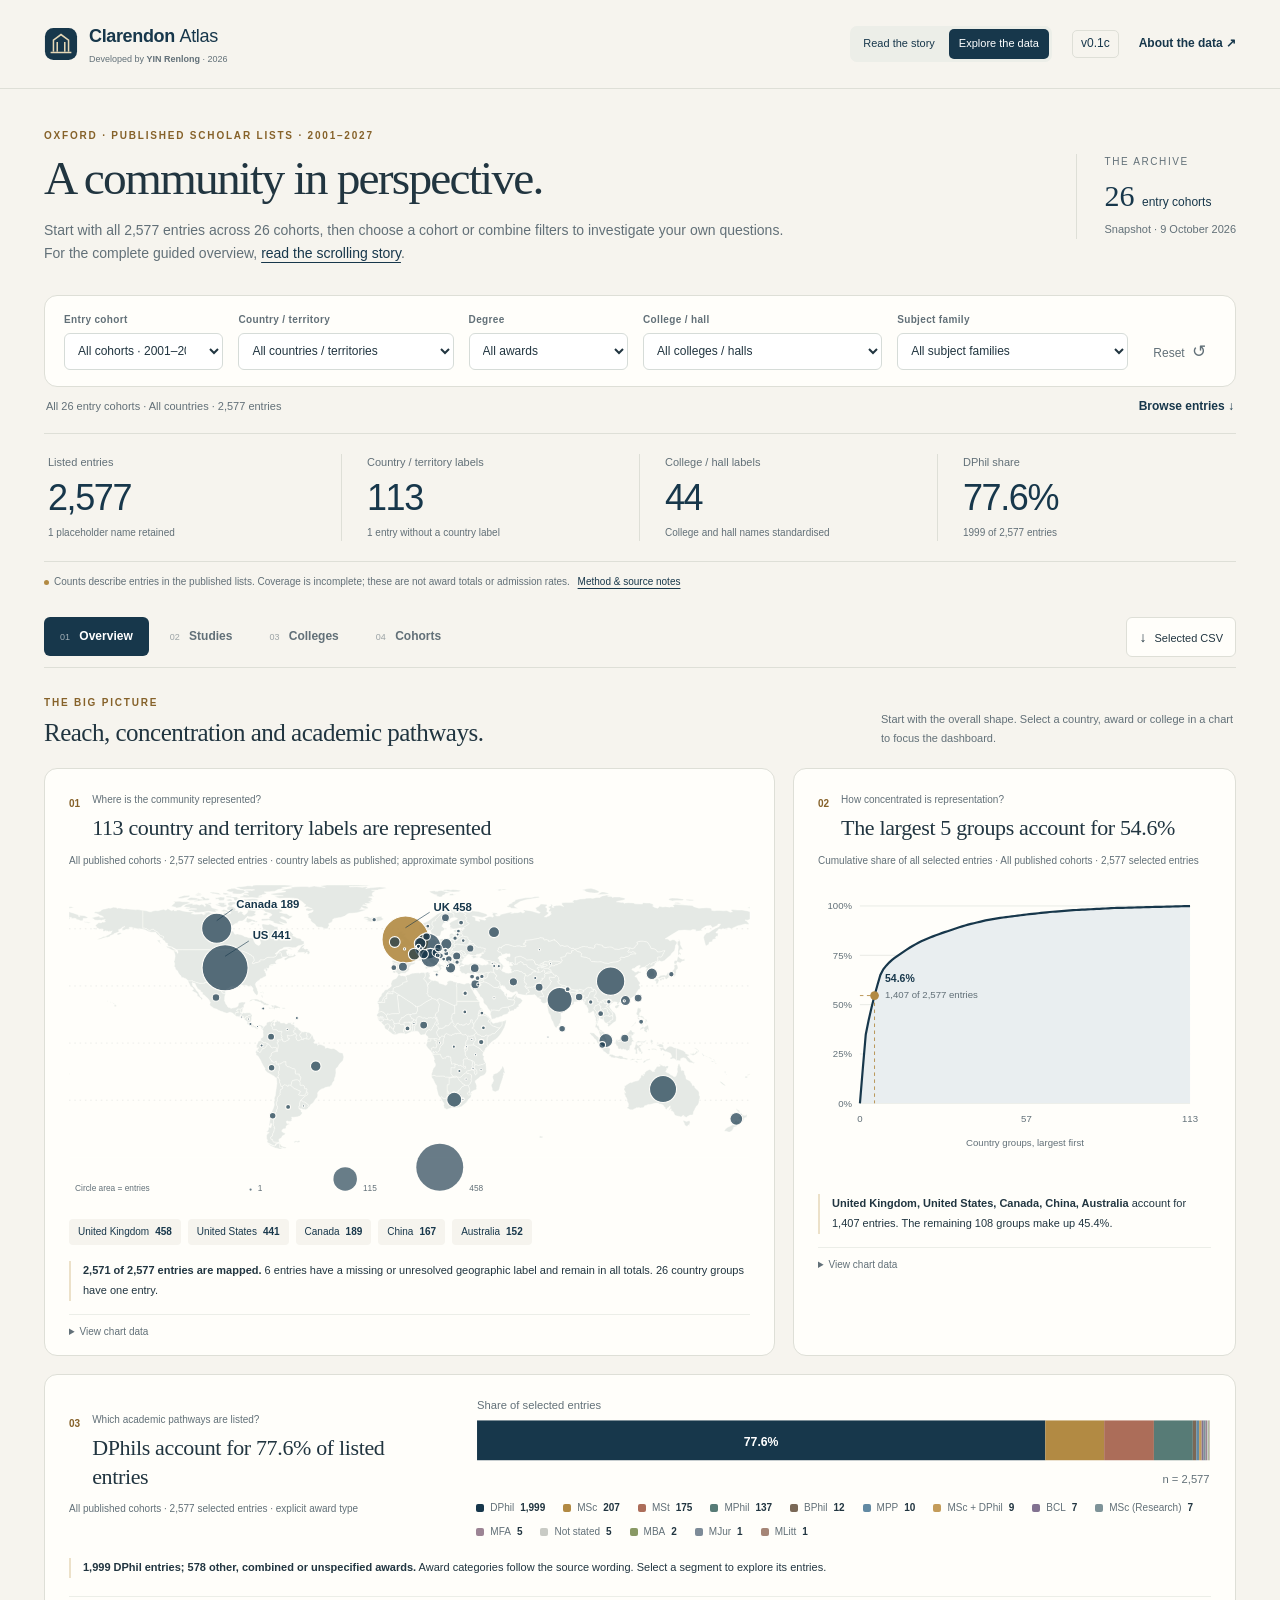
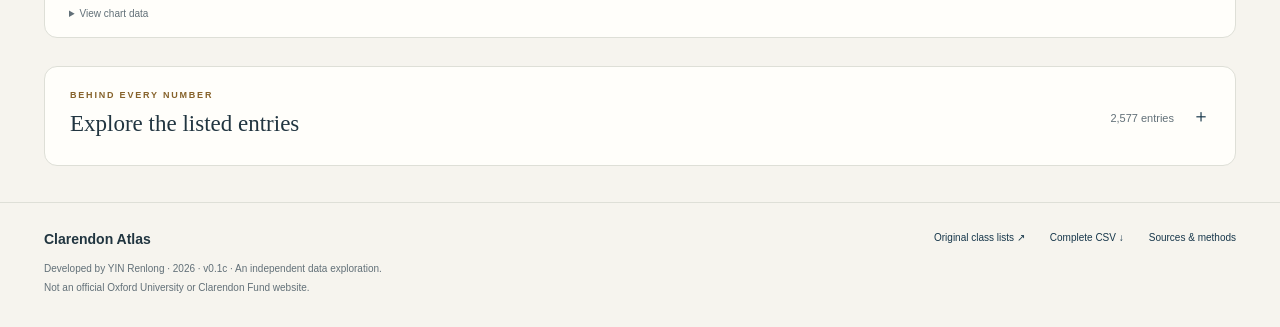
==== explore.html @ 612363e5 "Build Clarendon Atlas v0.1c" ====
<!doctype html>
<html lang="en">
<head>
  <meta charset="utf-8">
  <meta name="viewport" content="width=device-width, initial-scale=1">
  <meta name="theme-color" content="#17374b">
  <meta name="description" content="An independent, interactive portrait of Oxford's published Clarendon scholar lists: geography, subjects, colleges and cohorts.">
  <title>Explore the data · Clarendon Atlas</title>
  <link rel="icon" href="assets/favicon.svg" type="image/svg+xml">
  <link rel="stylesheet" href="assets/css/styles.css">
  <script defer src="assets/js/data.js"></script>
  <script defer src="assets/js/geography.js"></script>
  <script defer src="assets/js/core.js"></script>
  <script defer src="assets/js/main.js"></script>
</head>
<body>
  <a class="skip-link" href="#main">Skip to the dashboard</a>
  <header class="masthead shell">
    <a class="wordmark" href="./" aria-label="Clarendon Atlas home">
      <svg viewBox="0 0 36 36" width="34" height="34" aria-hidden="true"><rect x="1" y="1" width="34" height="34" rx="9" fill="#17374b"/><path d="M10 26V14l8-6 8 6v12M14 26V16m8 10V16M7 27h22" fill="none" stroke="#e6d8b7" stroke-width="1.6"/></svg>
      <span class="brand-copy"><span>Clarendon <strong>Atlas</strong></span><small>Developed by <b>YIN Renlong</b> · 2026</small></span>
    </a>
    <div class="masthead-right"><nav class="mode-nav" aria-label="Display mode"><a href="index.html">Read the story</a><a href="explore.html" aria-current="page">Explore the data</a></nav><span class="version">v0.1c</span><button class="text-button" data-open-methods>About the data <span aria-hidden="true">↗</span></button></div>
  </header>
  <main id="main" class="shell">
    <section class="hero" aria-labelledby="page-title">
      <div>
        <p class="eyebrow">Oxford · Published scholar lists · 2001–2027</p>
        <h1 id="page-title">A community in perspective.</h1>
        <p class="hero-copy">Start with all 2,577 entries across 26 cohorts, then choose a cohort or combine filters to investigate your own questions. For the complete guided overview, <a href="index.html">read the scrolling story</a>.</p>
      </div>
      <div class="hero-aside"><span class="snapshot-label">The archive</span><strong>26 <span>entry cohorts</span></strong><span>Snapshot · 9 October 2026</span></div>
    </section>

    <form class="filters" id="filters" aria-label="Filter the dashboard">
      <label><span>Entry cohort</span><select id="filter-cohort" name="cohort"></select></label>
      <label><span>Country / territory</span><select id="filter-country" name="country"></select></label>
      <label><span>Degree</span><select id="filter-degree" name="degree"></select></label>
      <label><span>College / hall</span><select id="filter-college" name="college"></select></label>
      <label><span>Subject family</span><select id="filter-family" name="family"></select></label>
      <button type="button" id="reset" class="reset-button" title="Reset filters to all 26 cohorts">Reset <span aria-hidden="true">↺</span></button>
    </form>
    <div class="selection-line"><p id="selection" role="status" aria-live="polite"></p><button class="text-button" id="browse-button">Browse entries <span aria-hidden="true">↓</span></button></div>
    <section class="kpis" aria-label="Summary of selected entries">
      <div class="kpi"><span>Listed entries</span><strong id="kpi-records">—</strong><small id="kpi-records-note"></small></div>
      <div class="kpi"><span>Country / territory labels</span><strong id="kpi-countries">—</strong><small id="kpi-countries-note"></small></div>
      <div class="kpi"><span>College / hall labels</span><strong id="kpi-colleges">—</strong><small id="kpi-colleges-note"></small></div>
      <div class="kpi"><span>DPhil share</span><strong id="kpi-dphil">—</strong><small id="kpi-dphil-note"></small></div>
    </section>
    <p class="scope-note"><span class="note-dot" aria-hidden="true"></span>Counts describe entries in the published lists. Coverage is incomplete; these are not award totals or admission rates. <button class="inline-button" data-open-methods>Method &amp; source notes</button></p>

    <div class="view-navigation">
      <div class="tabs" role="tablist" aria-label="Dashboard views">
        <button type="button" id="tab-overview" role="tab" aria-controls="panel-overview" aria-selected="true" tabindex="0" data-tab="overview"><span>01</span> Overview</button>
        <button type="button" id="tab-studies" role="tab" aria-controls="panel-studies" aria-selected="false" tabindex="-1" data-tab="studies"><span>02</span> Studies</button>
        <button type="button" id="tab-colleges" role="tab" aria-controls="panel-colleges" aria-selected="false" tabindex="-1" data-tab="colleges"><span>03</span> Colleges</button>
        <button type="button" id="tab-cohorts" role="tab" aria-controls="panel-cohorts" aria-selected="false" tabindex="-1" data-tab="cohorts"><span>04</span> Cohorts</button>
      </div>
      <button class="download-button" id="download-filtered" type="button"><span aria-hidden="true">↓</span> Selected CSV</button>
    </div>

    <section id="panel-overview" role="tabpanel" aria-labelledby="tab-overview" class="view-panel">
      <div class="section-intro"><div><p class="eyebrow">The big picture</p><h2>Reach, concentration and academic pathways.</h2></div><p>Start with the overall shape. Select a country, award or college in a chart to focus the dashboard.</p></div>
      <div class="overview-grid">
        <article class="chart-card map-card" id="card-map">
          <div class="card-heading"><span class="chart-number">01</span><div><p class="chart-question">Where is the community represented?</p><h3 id="map-title"></h3></div></div>
          <p class="chart-meta" id="map-meta"></p><div class="chart" id="chart-map"></div><div id="map-key" class="map-key"></div><p class="takeaway" id="map-takeaway"></p>
          <details class="chart-data"><summary>View chart data</summary><div id="table-map" class="table-scroll"></div></details>
        </article>
        <article class="chart-card" id="card-concentration">
          <div class="card-heading"><span class="chart-number">02</span><div><p class="chart-question">How concentrated is representation?</p><h3 id="concentration-title"></h3></div></div>
          <p class="chart-meta" id="concentration-meta"></p><div class="chart" id="chart-concentration"></div><p class="takeaway" id="concentration-takeaway"></p>
          <details class="chart-data"><summary>View chart data</summary><div id="table-concentration" class="table-scroll"></div></details>
        </article>
        <article class="chart-card degree-card" id="card-degree">
          <div class="degree-intro"><div class="card-heading"><span class="chart-number">03</span><div><p class="chart-question">Which academic pathways are listed?</p><h3 id="degree-title"></h3></div></div><p class="chart-meta" id="degree-meta"></p></div>
          <div class="degree-visual"><div class="chart" id="chart-degree"></div><div class="legend" id="degree-key"></div></div>
          <p class="takeaway" id="degree-takeaway"></p><details class="chart-data"><summary>View chart data</summary><div id="table-degree" class="table-scroll"></div></details>
        </article>
      </div>
    </section>

    <section id="panel-studies" role="tabpanel" aria-labelledby="tab-studies" class="view-panel" hidden>
      <div class="section-intro"><div><p class="eyebrow">The academic picture</p><h2>Different origins. Different combinations of study.</h2></div><p>Compare proportions alongside group sizes, then explore the programme titles within each subject family.</p></div>
      <div class="two-column">
        <article class="chart-card" id="card-country-degree"><div class="card-heading"><span class="chart-number">04</span><div><p class="chart-question">Does degree mix differ across country groups?</p><h3 id="country-degree-title"></h3></div></div><p class="chart-meta" id="country-degree-meta"></p><label class="small-switch"><input id="small-groups" type="checkbox"> Include groups with fewer than 5 entries</label><div class="chart scroll-chart" id="chart-country-degree"></div><p class="takeaway" id="country-degree-takeaway"></p><details class="chart-data"><summary>View chart data</summary><div id="table-country-degree" class="table-scroll"></div></details></article>
        <article class="chart-card" id="card-subject"><div class="card-heading"><span class="chart-number">05</span><div><p class="chart-question">Which subjects appear in the list?</p><h3 id="subject-title"></h3></div></div><p class="chart-meta" id="subject-meta"></p><div class="chart scroll-chart" id="chart-subject"></div><p class="takeaway" id="subject-takeaway"></p><details class="chart-data"><summary>View families and programme titles</summary><div id="table-subject" class="table-scroll"></div></details></article>
      </div>
    </section>

    <section id="panel-colleges" role="tabpanel" aria-labelledby="tab-colleges" class="view-panel" hidden>
      <div class="section-intro"><div><p class="eyebrow">Across Oxford</p><h2>College groups have distinct profiles.</h2></div><p>Read size, degree mix and geographic breadth together. These are descriptions of listed groups, not rankings of colleges.</p></div>
      <div class="two-column">
        <article class="chart-card" id="card-college-rank"><div class="card-heading"><span class="chart-number">06</span><div><p class="chart-question">Where are entries concentrated?</p><h3 id="college-rank-title"></h3></div></div><p class="chart-meta" id="college-rank-meta"></p><div class="chart scroll-chart" id="chart-college-rank"></div><p class="takeaway" id="college-rank-takeaway"></p><details class="chart-data"><summary>View every college</summary><div id="table-college-rank" class="table-scroll"></div></details></article>
        <article class="chart-card" id="card-college-degree"><div class="card-heading"><span class="chart-number">07</span><div><p class="chart-question">How does degree mix differ between colleges?</p><h3 id="college-degree-title"></h3></div></div><p class="chart-meta" id="college-degree-meta"></p><div class="legend compact"><span><i style="--swatch:var(--blue)"></i>DPhil</span><span><i style="--swatch:var(--gold)"></i>Other stated awards</span><span><i style="--swatch:var(--muted-fill)"></i>Unspecified</span></div><div class="chart scroll-chart" id="chart-college-degree"></div><p class="takeaway" id="college-degree-takeaway"></p><details class="chart-data"><summary>View chart data</summary><div id="table-college-degree" class="table-scroll"></div></details></article>
        <article class="chart-card" id="card-connections"><div class="card-heading"><span class="chart-number">08</span><div><p class="chart-question">How do country groups connect with colleges?</p><h3 id="connections-title"></h3></div></div><p class="chart-meta" id="connections-meta"></p><div class="segmented" role="group" aria-label="Heatmap measurement"><button type="button" data-heat="count" aria-pressed="true">Entry counts</button><button type="button" data-heat="share" aria-pressed="false">Within-country %</button></div><div class="chart scroll-chart" id="chart-connections"></div><p class="takeaway" id="connections-takeaway"></p><details class="chart-data"><summary>View all connections</summary><div id="table-connections" class="table-scroll"></div></details></article>
        <article class="chart-card" id="card-breadth"><div class="card-heading"><span class="chart-number">09</span><div><p class="chart-question">How does geographic breadth relate to group size?</p><h3 id="breadth-title"></h3></div></div><p class="chart-meta" id="breadth-meta"></p><div class="chart" id="chart-breadth"></div><p class="takeaway" id="breadth-takeaway"></p><details class="chart-data"><summary>View chart data</summary><div id="table-breadth" class="table-scroll"></div></details></article>
      </div>
    </section>

    <section id="panel-cohorts" role="tabpanel" aria-labelledby="tab-cohorts" class="view-panel" hidden>
      <div class="section-intro"><div><p class="eyebrow">Reading the archive</p><h2>Compare the lists with their limits in view.</h2></div><p>The archive records published entries. Differences between cohorts may reflect who is listed as well as who received an award.</p></div>
      <article class="chart-card" id="card-history"><div class="card-heading"><span class="chart-number">10</span><div><p class="chart-question">How does the published country mix differ over time?</p><h3 id="history-title"></h3></div></div><p class="chart-meta" id="history-meta"></p><div class="history-controls"><div class="segmented" role="group" aria-label="Cohorts shown"><button type="button" data-history="recent" aria-pressed="false">2020–21 onward</button><button type="button" data-history="all" aria-pressed="true">Full archive</button></div><span>The cohort filter highlights a year; the country filter selects a comparison.</span></div><div class="chart history-charts" id="chart-history"></div><div class="cohort-denominators" id="history-denominators"></div><p class="takeaway" id="history-takeaway"></p><details class="chart-data"><summary>View all cohort values</summary><div id="table-history" class="table-scroll"></div></details></article>
    </section>

    <details class="directory" id="directory">
      <summary><span><span class="eyebrow">Behind every number</span><strong>Explore the listed entries</strong></span><span class="directory-summary-count" id="directory-summary"></span></summary>
      <div class="directory-body"><div class="directory-tools"><label class="search-label"><span>Search the selected entries</span><input id="search" type="search" placeholder="Name, programme, country or college…" autocomplete="off"></label><label><span>Sort by</span><select id="sort"><option value="name">Name</option><option value="college">College</option><option value="country">Country</option><option value="cohort">Cohort, newest first</option></select></label></div><div id="directory-table" class="table-scroll"></div><div class="pagination"><p id="directory-count" role="status"></p><div><button id="previous-page" class="secondary-button" type="button">← Previous</button><button id="next-page" class="secondary-button" type="button">Next →</button></div></div></div>
    </details>
    <noscript><p class="noscript">JavaScript is needed for the charts. You can still <a href="assets/data/clarendon-scholars-clean.csv">download the complete CSV</a> and read the data dictionary below.</p></noscript>
  </main>
  <footer class="footer shell"><div><strong>Clarendon Atlas</strong><p>Developed by YIN Renlong · 2026 · v0.1c · An independent data exploration.<br>Not an official Oxford University or Clarendon Fund website.</p></div><div class="footer-links"><a href="https://www.ox.ac.uk/admissions/graduate/fees-and-funding/funding/clarendon/scholar-class-lists" target="_blank" rel="noopener noreferrer">Original class lists ↗</a><a href="assets/data/clarendon-scholars-clean.csv" download>Complete CSV ↓</a><button class="text-button" data-open-methods>Sources &amp; methods</button></div></footer>

  <dialog id="methods" aria-labelledby="methods-title"><div class="dialog-top"><p class="eyebrow">Sources &amp; interpretation</p><button id="close-methods" class="close-button" aria-label="Close sources and methods">×</button></div><h2 id="methods-title">Read the data on its own terms.</h2><p>This dashboard uses a pasted snapshot of Oxford’s Clarendon scholar class lists, dated <strong>9 October 2026</strong>. It contains <strong>2,577 entries across 26 cohorts</strong>.</p>
    <h3>What a count means</h3><p>Each record is one published list entry, not a verified unique person. The source invites omitted scholars to request inclusion, so completeness is unknown for every cohort. Counts and shares do not establish annual award totals, selection rates, funding amounts or college quality.</p>
    <h3>Cleaning and unresolved records</h3><p>Two split records were rejoined. Country and college aliases were standardised while original cells were preserved. One placeholder name is blank in the cleaned data, one country is missing, and five programme titles do not state an award type. Two entries with the same name in 2011–12 have different degrees and colleges; both remain flagged. Names repeated across years have not been merged.</p><p>All retained records, including the placeholder row, contribute to counts. Missing names display as “Name not available”. “Source note” in the directory identifies a record with unresolved information or a geographic mapping decision; it does not necessarily mean that the record is incorrect.</p>
    <h3>Countries, maps and denominators</h3><p>Country labels come from the source; they are not inferred from names. England and Scotland aggregate to the United Kingdom. Hong Kong, Macau and Taiwan remain separate categories. “Japan/France” remains a joint label and is counted once. Missing countries are shown separately in tables and excluded from the distinct-label total.</p><p>Unresolved geographic labels retain their records and counts but have no map marker. The map states how many entries are shown. Symbols indicate approximate country label positions, not personal locations. Circle area is proportional to the number of mapped entries. Base map: <a href="https://www.naturalearthdata.com/about/terms-of-use/" target="_blank" rel="noopener noreferrer">Natural Earth, public domain</a>.</p><p>Ordinary percentage charts use the number of selected entries as their denominator. The heatmap’s percentage mode uses all entries within each country group, including colleges outside the displayed columns. In the Cohorts view, the cohort filter highlights a year and the country filter selects a comparison; degree, college and subject filters define the records used for each year.</p>
    <h3>Subject families are interpretive</h3><p>The 352 source subject labels have been reviewed and grouped into broad families for exploration. These are editorial groups, not official Oxford divisions or departments. Interdisciplinary assignments are open to revision. The mapping CSV makes every assignment visible. Full programme titles remain available in the directory.</p>
    <h3>Downloads</h3><ul class="method-downloads"><li><a href="assets/data/clarendon-scholars-clean.csv" download>Complete cleaned CSV</a></li><li><a href="assets/data/clarendon-cleaning-log.csv" download>Cleaning log</a></li><li><a href="assets/data/clarendon-data-dictionary.csv" download>Data dictionary</a></li><li><a href="assets/data/subject-families.csv" download>Subject-family mapping</a></li></ul><p class="method-end">The site is static, has no analytics and sends no search or filter selections to a server.</p>
  </dialog>
  <div id="tooltip" class="tooltip" role="tooltip" hidden></div>
</body>
</html>
---- assets/css/styles.css ----
:root{--paper:#f6f4ee;--surface:#fffefa;--ink:#213540;--blue:#17374b;--blue-soft:#e9eef0;--gold:#b28a43;--gold-light:#ece1c9;--muted:#627078;--line:#dedfd7;--muted-fill:#c9cbc5;--rose:#ac6d59;--teal:#577b76;--serif:Georgia,"Palatino Linotype",Palatino,serif;--sans:-apple-system,BlinkMacSystemFont,"Segoe UI",sans-serif;--radius:13px}
*{box-sizing:border-box}html{scroll-behavior:smooth}body{margin:0;background:var(--paper);color:var(--ink);font-family:var(--sans);font-size:15px;line-height:1.6}button,input,select{font:inherit}button,a,input,select,summary{-webkit-tap-highlight-color:transparent}button{cursor:pointer}a{color:var(--blue);text-underline-offset:4px}button{color:inherit}button:disabled{opacity:.45;cursor:not-allowed}:focus-visible{outline:3px solid var(--gold);outline-offset:4px}button:focus:not(:focus-visible){outline:none}[hidden]{display:none!important}.shell{max-width:1360px;margin:0 auto;padding-left:44px;padding-right:44px}.skip-link{position:absolute;top:-100px;left:20px;z-index:100;background:var(--blue);color:white;padding:10px 18px}.skip-link:focus{top:12px}.masthead{height:89px;display:flex;align-items:center;justify-content:space-between;border-bottom:1px solid var(--line)}.wordmark{display:flex;align-items:center;gap:11px;color:var(--blue);text-decoration:none;font-size:18px;letter-spacing:-.35px}.wordmark strong{font-weight:450}.wordmark span{font-weight:700}.masthead-right{display:flex;align-items:center;gap:20px;font-size:12px;color:var(--muted)}.version{padding:3px 8px;border:1px solid var(--line);border-radius:5px;color:var(--blue)}.text-button,.inline-button{padding:0;border:0;background:none;color:var(--blue)}.text-button{font-size:12px;font-weight:600}.text-button:hover,.inline-button:hover{text-decoration:underline;text-underline-offset:4px}.hero{display:flex;align-items:center;justify-content:space-between;gap:40px;padding:39px 0 30px}.eyebrow{margin:0 0 9px;font-size:10px;line-height:1.5;font-weight:700;letter-spacing:1.8px;text-transform:uppercase;color:var(--gold)}h1,h2,h3,p{margin-top:0}h1{font-family:var(--serif);font-size:clamp(32px,3.7vw,49px);font-weight:400;letter-spacing:-1.8px;line-height:1.13;margin-bottom:13px}.hero-copy{max-width:740px;color:var(--muted);line-height:1.65;margin:0;font-size:14px}.hero-aside{flex:none;display:flex;flex-direction:column;gap:6px;padding-left:28px;border-left:1px solid var(--line);font-size:11px;color:var(--muted)}.hero-aside strong{font-family:var(--serif);font-size:30px;line-height:1.3;color:var(--blue);font-weight:400}.hero-aside strong span{font-family:var(--sans);font-size:12px}.snapshot-label{font-size:10px;text-transform:uppercase;letter-spacing:1.6px}
.filters{display:grid;grid-template-columns:1fr 1.35fr 1fr 1.5fr 1.45fr auto;gap:15px;background:var(--surface);border:1px solid var(--line);padding:16px 19px;border-radius:var(--radius)}label{display:flex;flex-direction:column;gap:5px;min-width:0}label>span{font-size:10px;font-weight:650;color:var(--muted);letter-spacing:.35px}select,input[type=search]{width:100%;height:37px;border:1px solid #d6dcd8;border-radius:6px;background:white;color:var(--ink);padding:7px 9px;font-size:12px;min-width:0}select{padding-right:20px}.reset-button{align-self:end;height:37px;padding:0 10px;border:0;background:none;color:var(--muted);font-size:12px;white-space:nowrap}.reset-button span{font-size:17px;margin-left:4px}.reset-button:hover{color:var(--blue)}.selection-line{display:flex;align-items:center;justify-content:space-between;gap:16px;margin:10px 2px 17px}.selection-line p{margin:0;font-size:11px;color:var(--muted)}.selection-line .text-button{white-space:nowrap}.kpis{display:grid;grid-template-columns:repeat(4,1fr);border-top:1px solid var(--line);border-bottom:1px solid var(--line);padding:20px 0}.kpi{display:flex;flex-direction:column;gap:5px;padding:0 25px;border-right:1px solid var(--line)}.kpi:first-child{padding-left:4px}.kpi:last-child{border:0}.kpi>span{font-size:11px;color:var(--muted)}.kpi>strong{font-size:36px;line-height:1.2;font-weight:500;font-variant-numeric:tabular-nums;letter-spacing:-1.4px;color:var(--blue)}.kpi small{color:var(--muted);font-size:10px;min-height:16px}.scope-note{margin:11px 0 27px;font-size:10px;line-height:1.7;color:var(--muted)}.note-dot{display:inline-block;width:5px;height:5px;background:var(--gold);border-radius:50%;margin-right:5px;vertical-align:middle}.scope-note button{font-size:inherit;margin-left:5px;text-decoration:underline;text-underline-offset:3px}.view-navigation{display:flex;align-items:center;justify-content:space-between;gap:15px;border-bottom:1px solid var(--line);padding-bottom:10px}.tabs{display:flex;gap:5px}.tabs button{background:none;border:0;border-radius:6px;padding:10px 16px;font-size:12px;font-weight:550;color:var(--muted);white-space:nowrap}.tabs button span{font-size:9px;opacity:.6;margin-right:6px;font-weight:400}.tabs button[aria-selected=true]{background:var(--blue);color:white}.tabs button:hover:not([aria-selected=true]){background:var(--blue-soft);color:var(--blue)}.download-button{background:var(--surface);border:1px solid var(--line);border-radius:6px;padding:8px 12px;font-size:11px;white-space:nowrap}.download-button span{font-size:14px;margin-right:5px}.section-intro{display:flex;justify-content:space-between;align-items:end;gap:35px;margin:27px 0 20px}.section-intro .eyebrow{margin-bottom:7px}.section-intro h2{font-family:var(--serif);font-size:25px;letter-spacing:-.5px;font-weight:400;line-height:1.25;margin:0}.section-intro>p{max-width:355px;margin:0;font-size:11px;line-height:1.75;color:var(--muted)}
.overview-grid{display:grid;grid-template-columns:minmax(0,1.65fr) minmax(0,1fr);gap:18px}.two-column{display:grid;grid-template-columns:repeat(2,minmax(0,1fr));gap:18px}.chart-card{min-width:0;overflow:hidden;background:var(--surface);border:1px solid var(--line);border-radius:var(--radius);padding:23px 24px 15px}.card-heading{display:flex;gap:12px;align-items:start}.chart-number{font-size:10px;color:var(--gold);padding-top:4px;flex:none;font-weight:650}.chart-question{font-size:10px;color:var(--muted);margin:0 0 7px;line-height:1.5}.card-heading h3{font-family:var(--serif);font-size:22px;font-weight:400;letter-spacing:-.35px;line-height:1.3;margin:0}.chart-meta{font-size:10px;color:var(--muted);margin:10px 0 16px;line-height:1.65}.chart{position:relative;min-width:0;line-height:1.2}.chart svg{display:block;width:100%;height:auto;overflow:visible;font-family:var(--sans)}.chart svg text{font-family:var(--sans);fill:var(--muted);font-size:12px}.chart svg .axis-text{font-size:11px;fill:var(--muted)}.chart svg .data-label{font-size:13px;fill:var(--ink);font-weight:600}.chart svg .annotation{font-size:12px;fill:var(--blue);font-weight:600}.chart svg .gridline{stroke:#e6e8e3;stroke-width:1}.chart svg .axis-line{stroke:#bdc7c9;stroke-width:1}.chart svg [data-action]{cursor:pointer;transition:opacity .15s ease}.chart svg [data-action]:hover{opacity:.76}.chart svg [data-action]:focus-visible{outline:2px solid var(--gold);outline-offset:3px}.chart svg .light-label{fill:white;font-weight:600}.chart svg .dark-label{fill:#182f3b;font-weight:600}.eyebrow,.chart-number{color:#86622a}.chart svg .tick{stroke:#b4c0c3;stroke-width:1}.chart svg .series-line{fill:none;stroke-width:2.5;stroke-linecap:round;stroke-linejoin:round}.chart svg .land{fill:#e5e9e5;stroke:var(--surface);stroke-width:.55}.chart svg .marker{fill:var(--blue);fill-opacity:.7;stroke:var(--surface);stroke-width:1.4}.chart svg .highlight-marker{fill:var(--gold);fill-opacity:.9}.chart svg .map-label{font-size:15px;fill:var(--blue);font-weight:600;paint-order:stroke;stroke:var(--surface);stroke-width:4px;stroke-linejoin:round}.takeaway{font-size:11px;color:var(--ink);line-height:1.8;border-left:2px solid var(--gold-light);padding:0 0 0 12px;margin:16px 0 13px;min-height:20px}.takeaway strong{font-weight:650}.chart-data{border-top:1px solid #eceee8;padding-top:9px;margin-top:5px;font-size:10px}.chart-data summary{cursor:pointer;color:var(--muted);width:fit-content}.chart-data[open] summary{margin-bottom:10px}.chart-data .table-scroll{max-height:320px;overflow:auto}.chart-data table{font-size:11px}.chart-data th,.chart-data td{padding:7px 9px}.map-key{display:flex;gap:7px;flex-wrap:wrap;margin-top:12px}.country-pill{background:var(--paper);border:1px solid transparent;border-radius:4px;font-size:10px;padding:4px 8px;color:var(--blue)}.country-pill strong{margin-left:6px;font-variant-numeric:tabular-nums}.country-pill:hover{border-color:var(--gold)}.degree-card{grid-column:1/-1;display:grid;grid-template-columns:minmax(240px,.85fr) minmax(0,1.7fr);gap:0 40px}.degree-card .takeaway{grid-column:1/-1;margin-top:10px}.degree-card .chart-data{grid-column:1/-1}.degree-intro{align-self:center}.degree-visual{align-self:center;min-width:0}.legend{display:flex;gap:9px 18px;flex-wrap:wrap;font-size:10px;color:var(--muted);margin:11px 0 9px;line-height:1.5}.legend button{display:flex;align-items:center;gap:6px;background:none;border:0;font-size:inherit;padding:0;color:inherit}.legend span{display:inline-flex;align-items:center;gap:6px}.legend i{display:inline-block;flex:none;width:8px;height:8px;border-radius:2px;background:var(--swatch)}.legend button:hover{color:var(--ink);text-decoration:underline}.legend b{color:var(--ink);font-weight:550}.legend.compact{margin:0 0 15px}.small-switch{display:flex;flex-direction:row;align-items:center;font-size:10px;color:var(--muted);margin:-3px 0 16px;gap:7px}.small-switch input{accent-color:var(--blue)}.scroll-chart{overflow-x:auto;padding-bottom:5px}.scroll-chart svg{min-width:480px}.segmented{display:flex;width:fit-content;border:1px solid var(--line);border-radius:6px;padding:3px;gap:3px;margin:0 0 17px;background:var(--paper)}.segmented button{padding:5px 9px;font-size:10px;border:0;border-radius:4px;background:none;color:var(--muted)}.segmented button[aria-pressed=true]{color:var(--blue);background:white;box-shadow:0 1px 4px #17374b10}.history-controls{display:flex;justify-content:space-between;align-items:center;gap:20px}.history-controls>span{font-size:10px;color:var(--muted);max-width:430px}.history-charts{display:grid;grid-template-columns:repeat(3,minmax(0,1fr));gap:30px;margin-top:12px}.history-mini h4{font-family:var(--serif);font-size:20px;font-weight:400;margin:0 0 7px;color:var(--blue)}.history-mini p{font-size:10px;color:var(--muted);margin:0 0 10px}.cohort-denominators{display:flex;flex-wrap:wrap;gap:6px;margin:18px 0 5px}.cohort-denominators span{padding:4px 8px;font-size:10px;background:var(--paper);border-radius:4px;color:var(--muted)}.cohort-denominators b{color:var(--ink);font-weight:600}.cohort-denominators .selected-year{background:var(--blue-soft);border:1px solid #ced9dc}.empty-state{display:flex;flex-direction:column;justify-content:center;min-height:180px;padding:25px;text-align:center;color:var(--muted);font-size:13px;line-height:1.7}.empty-state strong{font-family:var(--serif);font-size:22px;color:var(--blue);font-weight:400;display:block;margin-bottom:10px}.unmapped-note{color:var(--muted);font-size:10px;margin:9px 0 0}
.directory{background:var(--surface);border:1px solid var(--line);border-radius:var(--radius);margin:28px 0 36px}.directory>summary{padding:22px 25px;display:flex;justify-content:space-between;gap:20px;align-items:center;cursor:pointer;list-style:none}.directory>summary::-webkit-details-marker{display:none}.directory>summary>span:first-child{display:flex;flex-direction:column;gap:3px}.directory>summary .eyebrow{margin:0;font-size:9px}.directory>summary strong{font-family:var(--serif);font-size:23px;font-weight:400}.directory-summary-count{font-size:11px;color:var(--muted)}.directory-summary-count::after{content:"＋";margin-left:18px;color:var(--blue);font-size:18px}.directory[open] .directory-summary-count::after{content:"−"}.directory-body{padding:0 25px 15px}.directory-tools{display:grid;grid-template-columns:1fr 210px;gap:20px;padding:10px 0 20px}.directory-tools input,.directory-tools select{height:40px;font-size:12px}.table-scroll{overflow-x:auto}table{width:100%;border-collapse:collapse;text-align:left;font-size:12px}th{font-size:10px;color:var(--muted);font-weight:650;padding:11px 12px;border-top:1px solid var(--line);border-bottom:1px solid var(--line);white-space:nowrap}td{padding:12px;border-bottom:1px solid #eceee8;vertical-align:top;line-height:1.6}td:first-child{font-weight:550;color:var(--blue)}td.num{text-align:right;font-variant-numeric:tabular-nums}.directory table{min-width:750px}.directory td:nth-child(4){min-width:260px}.source-note{display:block;margin-top:4px;font-size:9px;color:#86652f;font-weight:400}.pagination{display:flex;justify-content:space-between;align-items:center;gap:15px;margin-top:17px}.pagination p{font-size:11px;color:var(--muted);margin:0}.pagination>div{display:flex;gap:7px}.secondary-button{font-size:11px;border:1px solid var(--line);background:white;padding:6px 10px;border-radius:5px}.footer{padding-top:24px;padding-bottom:30px;display:flex;justify-content:space-between;gap:30px;border-top:1px solid var(--line)}.footer strong{font-size:14px;font-weight:600}.footer p{font-size:10px;line-height:1.9;color:var(--muted);margin:8px 0 0}.footer-links{display:flex;gap:25px;align-items:start;padding-top:3px}.footer-links a,.footer-links button{font-size:10px;font-weight:500;text-decoration:none}.footer-links a:hover{text-decoration:underline}.tooltip{position:fixed;z-index:1000;max-width:270px;pointer-events:none;background:var(--blue);color:white;border-radius:7px;padding:10px 13px;box-shadow:0 5px 25px #17374b25;font-size:12px;line-height:1.5;white-space:pre-line}
dialog{border:1px solid var(--line);border-radius:14px;background:var(--surface);color:var(--ink);width:min(740px,calc(100vw - 35px));max-height:86vh;padding:30px 36px;box-shadow:0 25px 100px #17374b35}dialog::backdrop{background:#17374b60;backdrop-filter:blur(3px)}.dialog-top{display:flex;align-items:center;justify-content:space-between;gap:20px;margin-bottom:10px}.dialog-top .eyebrow{margin:0}.close-button{background:none;border:0;font-size:27px;color:var(--muted);line-height:1;padding:3px 5px}dialog h2{font-family:var(--serif);font-size:32px;font-weight:400;letter-spacing:-.6px;line-height:1.2;margin-bottom:20px}dialog h3{font-size:13px;margin:23px 0 7px}dialog p{font-size:12px;line-height:1.85;color:var(--muted);margin-bottom:12px}.method-downloads{font-size:12px;line-height:2.2;padding-left:18px}.method-end{border-top:1px solid var(--line);padding-top:17px}.noscript{padding:20px;border:1px solid var(--gold);background:var(--surface)}
@media(min-width:1500px){.shell{max-width:1450px}}
@media(max-width:1080px){.shell{padding-left:28px;padding-right:28px}.independent{display:none}.hero-aside{display:none}.filters{grid-template-columns:repeat(3,minmax(0,1fr))}.reset-button{justify-self:start}.overview-grid{grid-template-columns:minmax(0,1.35fr) minmax(0,1fr)}.chart-card{padding:19px 18px 14px}.card-heading h3{font-size:20px}.section-intro>p{max-width:300px}.degree-card{gap:0 25px}.history-charts{gap:18px}}
@media(max-width:760px){.shell{padding-left:18px;padding-right:18px}.masthead{height:70px}.masthead-right{gap:10px}.masthead-right .text-button{font-size:10px}.wordmark{font-size:15px;gap:8px}.wordmark svg{width:28px}.version{font-size:9px}.hero{padding:27px 0 23px}.hero .eyebrow{font-size:9px;letter-spacing:1.1px}h1{letter-spacing:-1.1px}.hero-copy{font-size:12px}.filters{gap:11px;padding:14px;grid-template-columns:repeat(2,minmax(0,1fr))}.filters label>span{font-size:9px}.reset-button{justify-self:end}.kpis{grid-template-columns:repeat(2,1fr);gap:20px 0;padding:19px 0}.kpi{padding-left:19px}.kpi:nth-child(2){border:0}.kpi:nth-child(3){padding-left:4px}.kpi strong{font-size:31px}.kpi>span{font-size:10px}.kpi small{font-size:9px}.scope-note{font-size:9px;margin-bottom:20px}.view-navigation{align-items:start;flex-direction:column;gap:9px}.tabs{width:100%;justify-content:space-between;gap:3px}.tabs button{font-size:11px;padding:9px 10px;flex:1}.tabs button span{display:none}.download-button{align-self:flex-end;padding:5px 9px;font-size:10px}.section-intro{flex-direction:column;align-items:start;gap:11px;margin-top:23px}.section-intro h2{font-size:23px}.section-intro>p{max-width:none;font-size:11px}.overview-grid,.two-column{grid-template-columns:1fr;gap:14px}.degree-card{grid-column:auto;display:block}.degree-visual{margin-top:18px}.chart-card{padding:19px 16px 12px}.card-heading h3{font-size:22px}.chart-meta{font-size:10px}.chart .map-label{font-size:18px}.chart-data{font-size:11px}.takeaway{font-size:11px}.history-charts{grid-template-columns:1fr;gap:25px}.history-mini{max-width:100%}.history-controls{align-items:start;flex-direction:column;gap:0}.history-controls>span{margin:0 0 14px}.directory>summary{padding:18px}.directory>summary strong{font-size:20px}.directory-summary-count{font-size:10px}.directory-body{padding:0 17px 15px}.directory-tools{grid-template-columns:1fr;gap:10px}.directory-tools>label:last-child{max-width:180px}.pagination{align-items:start;flex-direction:column;gap:11px}.footer{flex-direction:column;gap:20px}.footer-links{gap:17px;flex-wrap:wrap}dialog{padding:23px}dialog h2{font-size:27px}.selection-line .text-button{font-size:10px}}
@media(prefers-reduced-motion:reduce){html{scroll-behavior:auto}*{transition:none!important}}
@media print{body{background:white}.shell{max-width:none;padding:0}.masthead{height:60px}.filters,.scope-note button,.view-navigation,.directory,.footer-links,.chart-data,.download-button,.tooltip,dialog,.hero-aside{display:none!important}.hero{padding:15px 0}.view-panel{break-before:auto}.view-panel:first-of-type{break-before:auto}.chart-card{break-inside:avoid;box-shadow:none}.section-intro{margin:15px 0}.history-charts{grid-template-columns:repeat(3,1fr)}.footer{font-size:9px}}

.brand-copy{display:flex;flex-direction:column;gap:3px}.brand-copy small{font-size:9px;line-height:1.3;letter-spacing:0;color:var(--muted);font-weight:400}.brand-copy small b{font-weight:600}.mode-nav{display:flex;align-items:center;gap:4px;padding:3px;background:#eceee8;border-radius:7px}.mode-nav a{font-size:11px;font-weight:500;padding:6px 10px;border-radius:5px;text-decoration:none;white-space:nowrap}.mode-nav a[aria-current=page]{background:var(--blue);color:white}.mode-nav a:not([aria-current]):hover{background:white}@media(max-width:650px){.masthead{height:auto;min-height:96px;padding-top:13px;padding-bottom:13px;gap:12px;flex-wrap:wrap}.masthead-right{width:100%;justify-content:space-between}.mode-nav a{font-size:11px;padding:6px 12px}.brand-copy small{font-size:9px}}
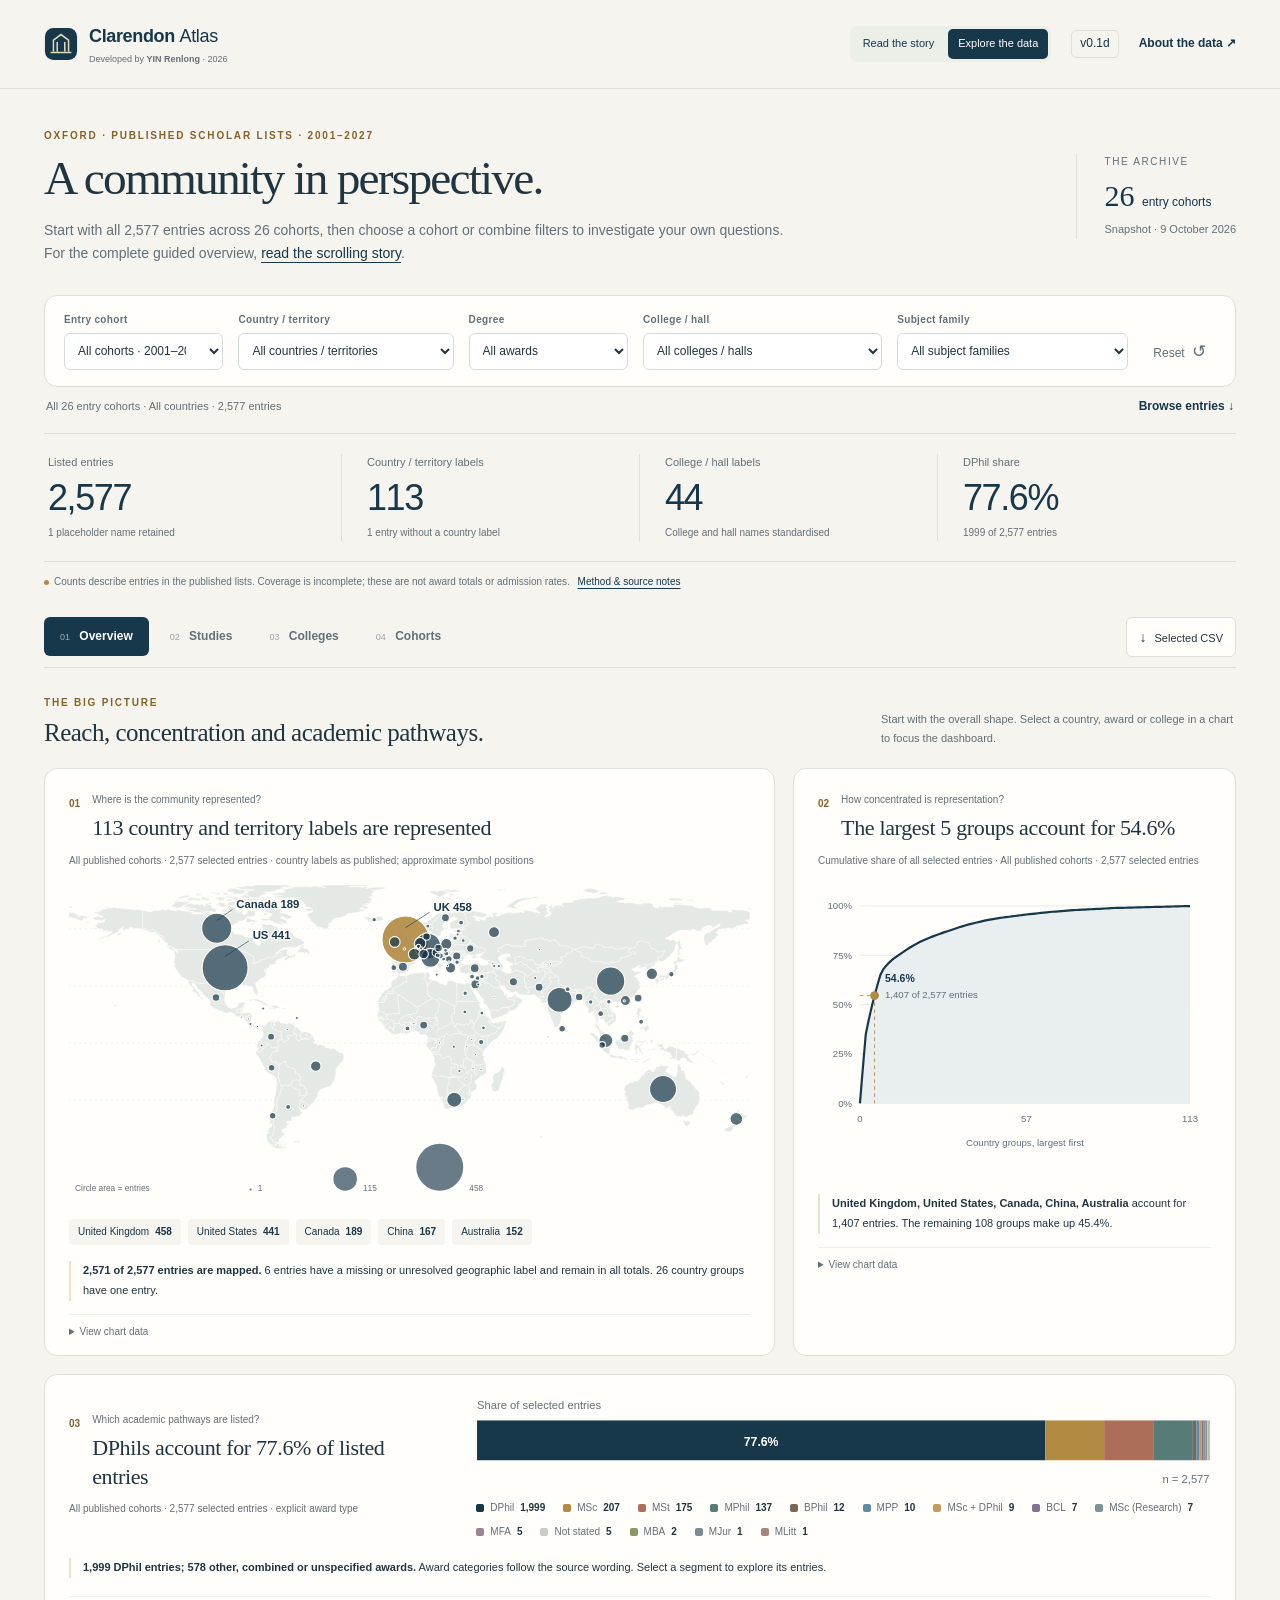
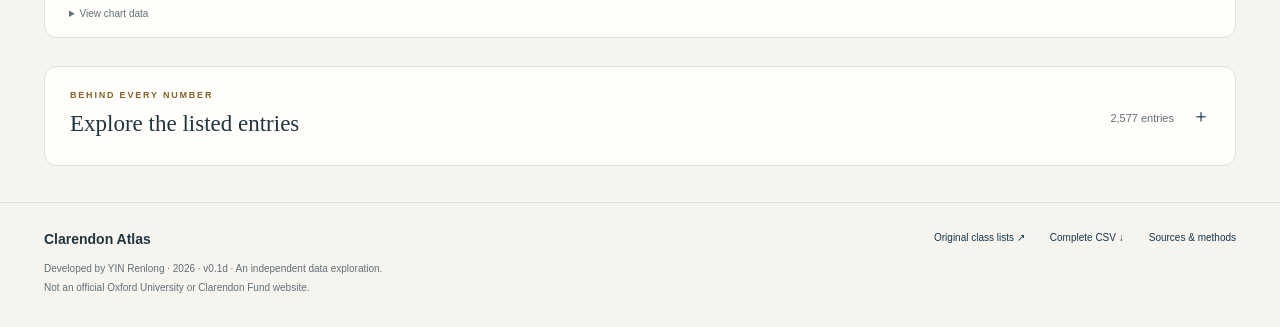
==== commit d515a083: "Build Clarendon Atlas v0.1d" ====
--- a/explore.html
+++ b/explore.html
@@ -16,11 +16,11 @@
 <body>
   <a class="skip-link" href="#main">Skip to the dashboard</a>
   <header class="masthead shell">
-    <a class="wordmark" href="./" aria-label="Clarendon Atlas home">
-      <svg viewBox="0 0 36 36" width="34" height="34" aria-hidden="true"><rect x="1" y="1" width="34" height="34" rx="9" fill="#17374b"/><path d="M10 26V14l8-6 8 6v12M14 26V16m8 10V16M7 27h22" fill="none" stroke="#e6d8b7" stroke-width="1.6"/></svg>
-      <span class="brand-copy"><span>Clarendon <strong>Atlas</strong></span><small>Developed by <b>YIN Renlong</b> · 2026</small></span>
-    </a>
-    <div class="masthead-right"><nav class="mode-nav" aria-label="Display mode"><a href="index.html">Read the story</a><a href="explore.html" aria-current="page">Explore the data</a></nav><span class="version">v0.1c</span><button class="text-button" data-open-methods>About the data <span aria-hidden="true">↗</span></button></div>
+    <div class="wordmark">
+      <a class="brand-home" href="index.html" aria-label="Clarendon Atlas home"><svg viewBox="0 0 36 36" width="34" height="34" aria-hidden="true"><rect x="1" y="1" width="34" height="34" rx="9" fill="#17374b"/><path d="M10 26V14l8-6 8 6v12M14 26V16m8 10V16M7 27h22" fill="none" stroke="#e6d8b7" stroke-width="1.6"/></svg></a>
+      <span class="brand-copy"><a class="brand-title" href="index.html">Clarendon <strong>Atlas</strong></a><small>Developed by <a class="author-link" href="https://www.yin.roma.it/">YIN Renlong</a> · 2026</small></span>
+    </div>
+    <div class="masthead-right"><nav class="mode-nav" aria-label="Display mode"><a href="index.html">Read the story</a><a href="explore.html" aria-current="page">Explore the data</a></nav><span class="version">v0.1d</span><button class="text-button" data-open-methods>About the data <span aria-hidden="true">↗</span></button></div>
   </header>
   <main id="main" class="shell">
     <section class="hero" aria-labelledby="page-title">
@@ -109,7 +109,7 @@
     </details>
     <noscript><p class="noscript">JavaScript is needed for the charts. You can still <a href="assets/data/clarendon-scholars-clean.csv">download the complete CSV</a> and read the data dictionary below.</p></noscript>
   </main>
-  <footer class="footer shell"><div><strong>Clarendon Atlas</strong><p>Developed by YIN Renlong · 2026 · v0.1c · An independent data exploration.<br>Not an official Oxford University or Clarendon Fund website.</p></div><div class="footer-links"><a href="https://www.ox.ac.uk/admissions/graduate/fees-and-funding/funding/clarendon/scholar-class-lists" target="_blank" rel="noopener noreferrer">Original class lists ↗</a><a href="assets/data/clarendon-scholars-clean.csv" download>Complete CSV ↓</a><button class="text-button" data-open-methods>Sources &amp; methods</button></div></footer>
+  <footer class="footer shell"><div><strong>Clarendon Atlas</strong><p>Developed by <a class="author-link" href="https://www.yin.roma.it/">YIN Renlong</a> · 2026 · v0.1d · An independent data exploration.<br>Not an official Oxford University or Clarendon Fund website.</p></div><div class="footer-links"><a href="https://www.ox.ac.uk/admissions/graduate/fees-and-funding/funding/clarendon/scholar-class-lists" target="_blank" rel="noopener noreferrer">Original class lists ↗</a><a href="assets/data/clarendon-scholars-clean.csv" download>Complete CSV ↓</a><button class="text-button" data-open-methods>Sources &amp; methods</button></div></footer>
 
   <dialog id="methods" aria-labelledby="methods-title"><div class="dialog-top"><p class="eyebrow">Sources &amp; interpretation</p><button id="close-methods" class="close-button" aria-label="Close sources and methods">×</button></div><h2 id="methods-title">Read the data on its own terms.</h2><p>This dashboard uses a pasted snapshot of Oxford’s Clarendon scholar class lists, dated <strong>9 October 2026</strong>. It contains <strong>2,577 entries across 26 cohorts</strong>.</p>
     <h3>What a count means</h3><p>Each record is one published list entry, not a verified unique person. The source invites omitted scholars to request inclusion, so completeness is unknown for every cohort. Counts and shares do not establish annual award totals, selection rates, funding amounts or college quality.</p>
--- a/assets/css/styles.css
+++ b/assets/css/styles.css
@@ -10,4 +10,10 @@
 @media(prefers-reduced-motion:reduce){html{scroll-behavior:auto}*{transition:none!important}}
 @media print{body{background:white}.shell{max-width:none;padding:0}.masthead{height:60px}.filters,.scope-note button,.view-navigation,.directory,.footer-links,.chart-data,.download-button,.tooltip,dialog,.hero-aside{display:none!important}.hero{padding:15px 0}.view-panel{break-before:auto}.view-panel:first-of-type{break-before:auto}.chart-card{break-inside:avoid;box-shadow:none}.section-intro{margin:15px 0}.history-charts{grid-template-columns:repeat(3,1fr)}.footer{font-size:9px}}
 
-.brand-copy{display:flex;flex-direction:column;gap:3px}.brand-copy small{font-size:9px;line-height:1.3;letter-spacing:0;color:var(--muted);font-weight:400}.brand-copy small b{font-weight:600}.mode-nav{display:flex;align-items:center;gap:4px;padding:3px;background:#eceee8;border-radius:7px}.mode-nav a{font-size:11px;font-weight:500;padding:6px 10px;border-radius:5px;text-decoration:none;white-space:nowrap}.mode-nav a[aria-current=page]{background:var(--blue);color:white}.mode-nav a:not([aria-current]):hover{background:white}@media(max-width:650px){.masthead{height:auto;min-height:96px;padding-top:13px;padding-bottom:13px;gap:12px;flex-wrap:wrap}.masthead-right{width:100%;justify-content:space-between}.mode-nav a{font-size:11px;padding:6px 12px}.brand-copy small{font-size:9px}}
+.brand-copy{display:flex;flex-direction:column;gap:3px}.brand-copy small{font-size:9px;line-height:1.3;letter-spacing:0;color:var(--muted);font-weight:400}.brand-copy small .author-link{font-weight:600}.mode-nav{display:flex;align-items:center;gap:4px;padding:3px;background:#eceee8;border-radius:7px}.mode-nav a{font-size:11px;font-weight:500;padding:6px 10px;border-radius:5px;text-decoration:none;white-space:nowrap}.mode-nav a[aria-current=page]{background:var(--blue);color:white}.mode-nav a:not([aria-current]):hover{background:white}@media(max-width:650px){.masthead{height:auto;min-height:96px;padding-top:13px;padding-bottom:13px;gap:12px;flex-wrap:wrap}.masthead-right{width:100%;justify-content:space-between}.mode-nav a{font-size:11px;padding:6px 12px}.brand-copy small{font-size:9px}}
+
+/* Keep the home links and author website independently accessible. */
+.brand-home,.brand-title,.author-link{color:inherit;text-decoration:none}
+.brand-home{display:flex;flex:none}
+.brand-title{font-weight:700}
+.brand-title:hover,.author-link:hover,.brand-title:focus-visible,.author-link:focus-visible{text-decoration:underline}
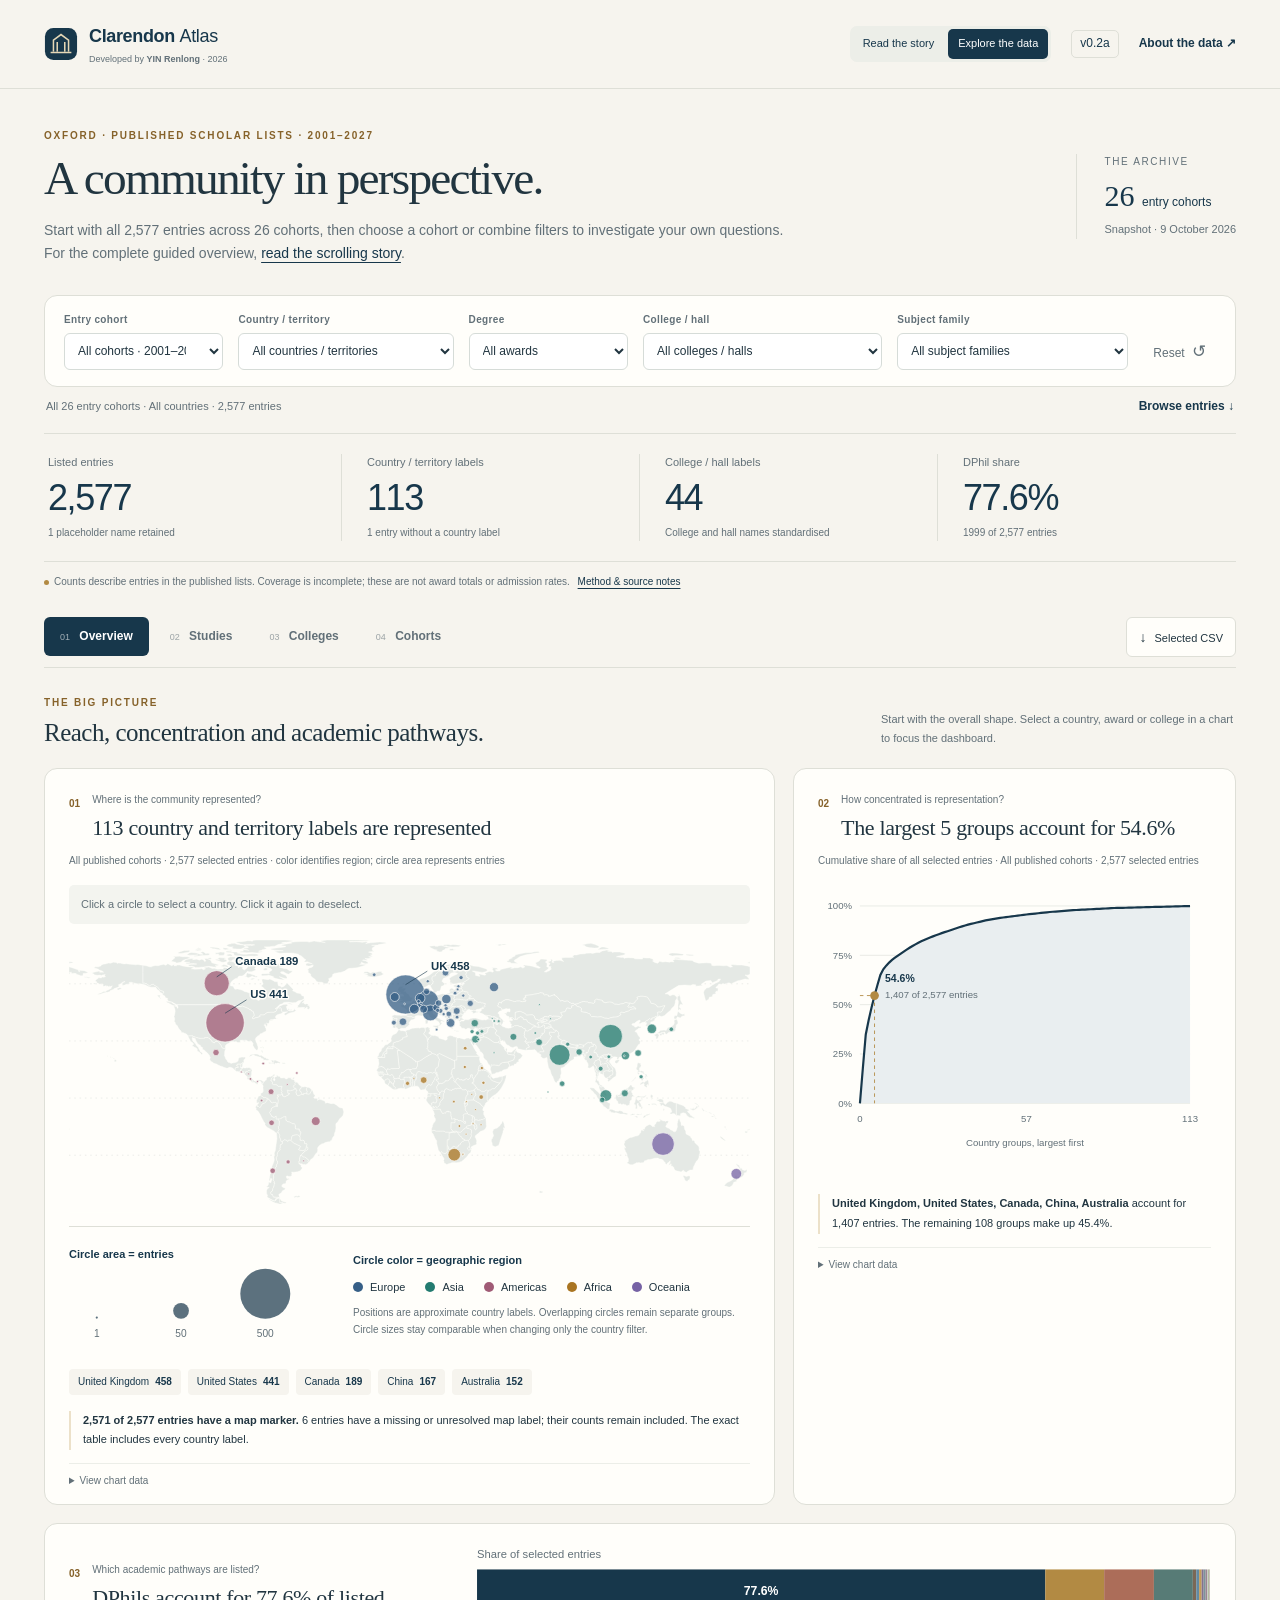
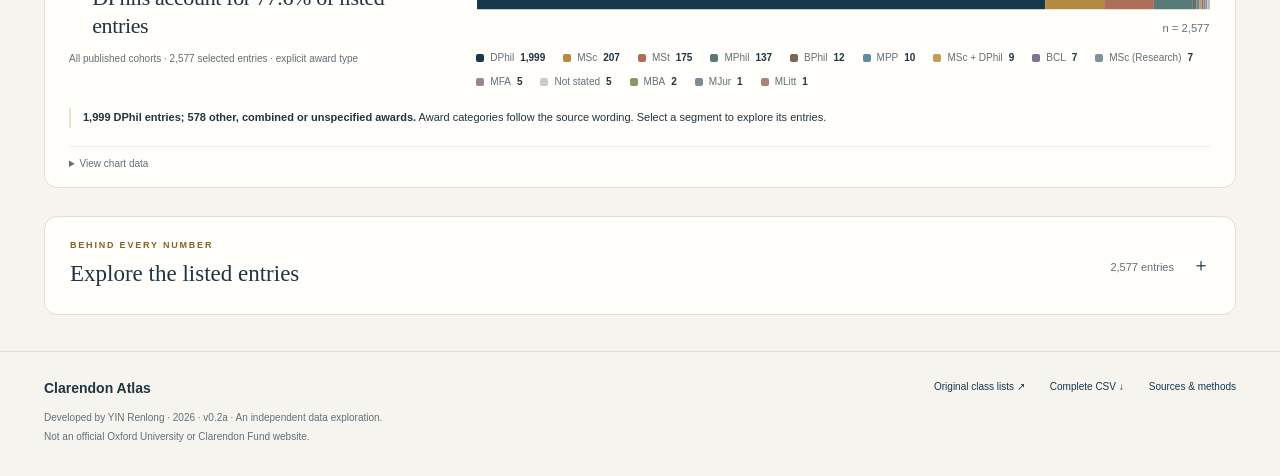
==== commit a3ba4725: "Build Clarendon Atlas v0.2a" ====
--- a/explore.html
+++ b/explore.html
@@ -10,6 +10,7 @@
   <link rel="stylesheet" href="assets/css/styles.css">
   <script defer src="assets/js/data.js"></script>
   <script defer src="assets/js/geography.js"></script>
+  <script defer src="assets/js/regions.js"></script>
   <script defer src="assets/js/core.js"></script>
   <script defer src="assets/js/main.js"></script>
 </head>
@@ -20,7 +21,7 @@
       <a class="brand-home" href="index.html" aria-label="Clarendon Atlas home"><svg viewBox="0 0 36 36" width="34" height="34" aria-hidden="true"><rect x="1" y="1" width="34" height="34" rx="9" fill="#17374b"/><path d="M10 26V14l8-6 8 6v12M14 26V16m8 10V16M7 27h22" fill="none" stroke="#e6d8b7" stroke-width="1.6"/></svg></a>
       <span class="brand-copy"><a class="brand-title" href="index.html">Clarendon <strong>Atlas</strong></a><small>Developed by <a class="author-link" href="https://www.yin.roma.it/">YIN Renlong</a> · 2026</small></span>
     </div>
-    <div class="masthead-right"><nav class="mode-nav" aria-label="Display mode"><a href="index.html">Read the story</a><a href="explore.html" aria-current="page">Explore the data</a></nav><span class="version">v0.1d</span><button class="text-button" data-open-methods>About the data <span aria-hidden="true">↗</span></button></div>
+    <div class="masthead-right"><nav class="mode-nav" aria-label="Display mode"><a href="index.html">Read the story</a><a href="explore.html" aria-current="page">Explore the data</a></nav><span class="version">v0.2a</span><button class="text-button" data-open-methods>About the data <span aria-hidden="true">↗</span></button></div>
   </header>
   <main id="main" class="shell">
     <section class="hero" aria-labelledby="page-title">
@@ -41,6 +42,7 @@
       <button type="button" id="reset" class="reset-button" title="Reset filters to all 26 cohorts">Reset <span aria-hidden="true">↺</span></button>
     </form>
     <div class="selection-line"><p id="selection" role="status" aria-live="polite"></p><button class="text-button" id="browse-button">Browse entries <span aria-hidden="true">↓</span></button></div>
+    <div id="active-filters" class="active-filters" aria-label="Remove an individual active filter" hidden></div>
     <section class="kpis" aria-label="Summary of selected entries">
       <div class="kpi"><span>Listed entries</span><strong id="kpi-records">—</strong><small id="kpi-records-note"></small></div>
       <div class="kpi"><span>Country / territory labels</span><strong id="kpi-countries">—</strong><small id="kpi-countries-note"></small></div>
@@ -109,7 +111,7 @@
     </details>
     <noscript><p class="noscript">JavaScript is needed for the charts. You can still <a href="assets/data/clarendon-scholars-clean.csv">download the complete CSV</a> and read the data dictionary below.</p></noscript>
   </main>
-  <footer class="footer shell"><div><strong>Clarendon Atlas</strong><p>Developed by <a class="author-link" href="https://www.yin.roma.it/">YIN Renlong</a> · 2026 · v0.1d · An independent data exploration.<br>Not an official Oxford University or Clarendon Fund website.</p></div><div class="footer-links"><a href="https://www.ox.ac.uk/admissions/graduate/fees-and-funding/funding/clarendon/scholar-class-lists" target="_blank" rel="noopener noreferrer">Original class lists ↗</a><a href="assets/data/clarendon-scholars-clean.csv" download>Complete CSV ↓</a><button class="text-button" data-open-methods>Sources &amp; methods</button></div></footer>
+  <footer class="footer shell"><div><strong>Clarendon Atlas</strong><p>Developed by <a class="author-link" href="https://www.yin.roma.it/">YIN Renlong</a> · 2026 · v0.2a · An independent data exploration.<br>Not an official Oxford University or Clarendon Fund website.</p></div><div class="footer-links"><a href="https://www.ox.ac.uk/admissions/graduate/fees-and-funding/funding/clarendon/scholar-class-lists" target="_blank" rel="noopener noreferrer">Original class lists ↗</a><a href="assets/data/clarendon-scholars-clean.csv" download>Complete CSV ↓</a><button class="text-button" data-open-methods>Sources &amp; methods</button></div></footer>
 
   <dialog id="methods" aria-labelledby="methods-title"><div class="dialog-top"><p class="eyebrow">Sources &amp; interpretation</p><button id="close-methods" class="close-button" aria-label="Close sources and methods">×</button></div><h2 id="methods-title">Read the data on its own terms.</h2><p>This dashboard uses a pasted snapshot of Oxford’s Clarendon scholar class lists, dated <strong>9 October 2026</strong>. It contains <strong>2,577 entries across 26 cohorts</strong>.</p>
     <h3>What a count means</h3><p>Each record is one published list entry, not a verified unique person. The source invites omitted scholars to request inclusion, so completeness is unknown for every cohort. Counts and shares do not establish annual award totals, selection rates, funding amounts or college quality.</p>
--- a/assets/css/styles.css
+++ b/assets/css/styles.css
@@ -17,3 +17,25 @@
 .brand-home{display:flex;flex:none}
 .brand-title{font-weight:700}
 .brand-title:hover,.author-link:hover,.brand-title:focus-visible,.author-link:focus-visible{text-decoration:underline}
+
+/* Geographic keys and reversible chart selections. */
+.map-legend{display:grid;grid-template-columns:260px minmax(0,1fr);gap:24px;align-items:center;padding:17px 0 13px;border-top:1px solid var(--line);margin-top:14px}
+.map-legend strong{font-size:11px;font-weight:600;color:var(--blue)}
+.chart .map-size-key svg{display:block;width:250px;max-width:100%;margin:3px 0 0}
+.map-region-key ul{list-style:none;padding:0;margin:13px 0 10px;display:flex;flex-wrap:wrap;gap:11px 20px}
+.map-region-key li{display:flex;align-items:center;gap:7px;font-size:11px;color:var(--ink)}
+.map-region-key i{height:10px;width:10px;flex:none;border-radius:50%;background:var(--region-color)}
+.map-region-key p{font-size:10px;line-height:1.7;color:var(--muted);max-width:500px;margin:0}
+.map-country:hover .region-marker,.map-country:focus .region-marker{fill-opacity:1;stroke:var(--blue);stroke-width:1.5}
+.map-controls{display:flex;align-items:center;justify-content:space-between;gap:12px;margin:0 0 16px;padding:10px 12px;background:#f3f4ef;border-radius:5px}
+.map-controls p{font-size:11px;color:var(--muted);line-height:1.65;margin:0}
+.clear-country{font:inherit;font-size:11px;line-height:1.5;border:1px solid #8c9ea8;border-radius:5px;background:var(--surface);color:var(--blue);padding:7px 10px;cursor:pointer;flex:none}
+.clear-country span{margin-left:9px;font-size:15px}
+.clear-country:hover,.filter-chip:hover{border-color:var(--blue);background:#eaf0f2}
+.country-pill[aria-pressed="true"]{background:var(--blue);color:white;border-color:var(--blue)}
+.active-filters{display:flex;gap:9px;flex-wrap:wrap;margin:0 0 18px}
+.active-filters[hidden]{display:none}
+.filter-chip{display:inline-flex;align-items:center;gap:13px;font:inherit;font-size:11px;color:var(--blue);border:1px solid #c0cbd0;background:#f0f4f4;border-radius:20px;padding:7px 12px;cursor:pointer;text-align:left}
+.filter-chip strong{font-weight:600}
+.filter-chip>span:last-child{font-size:17px;line-height:1}
+@media(max-width:760px){.map-legend{grid-template-columns:1fr;gap:17px;padding-top:13px}.chart .map-size-key svg{width:230px}.map-region-key ul{gap:12px 18px}.map-controls{align-items:flex-start;flex-direction:column}.map-controls p{font-size:12px}.clear-country{font-size:12px}.map-region-key p{font-size:11px}.active-filters{gap:8px}.filter-chip{font-size:12px}.map-region-key li{font-size:12px}}
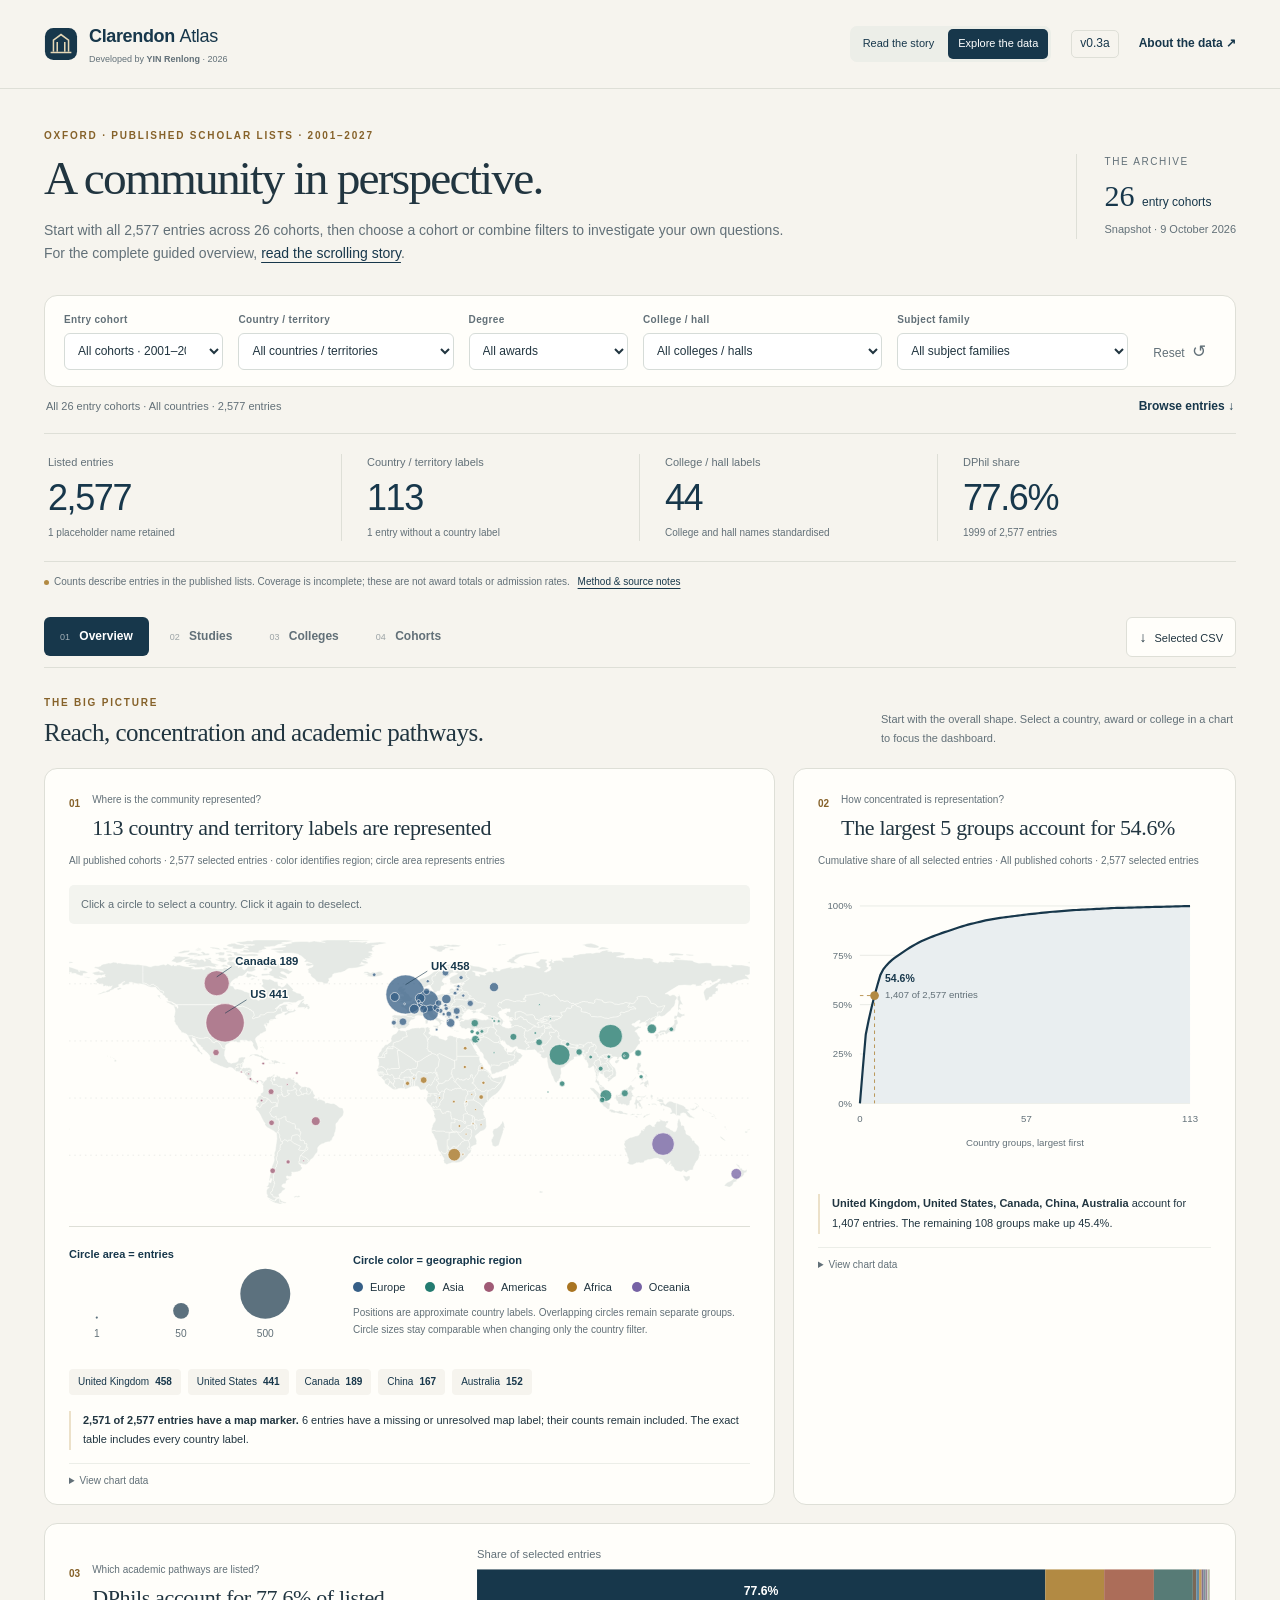
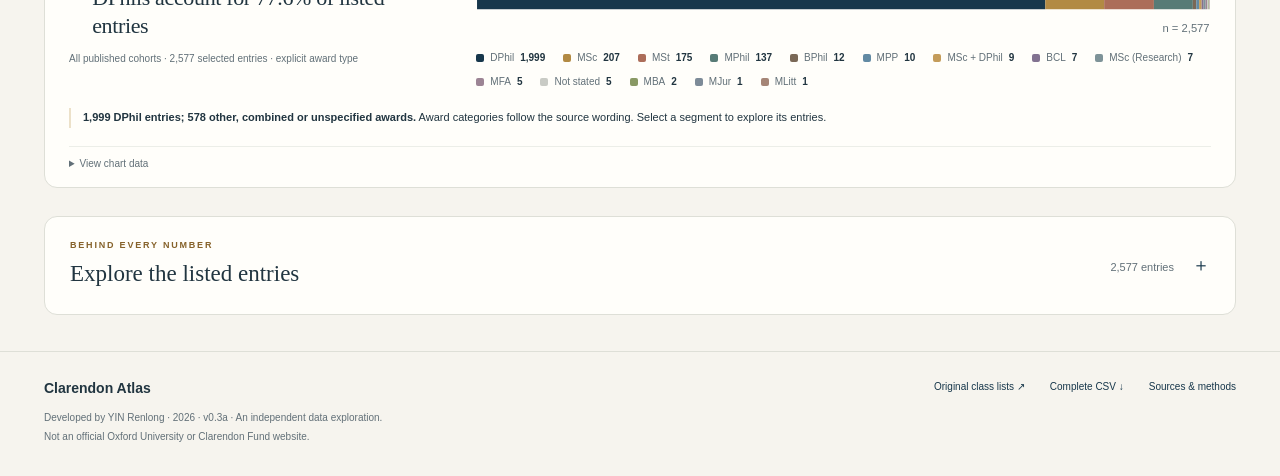
==== commit ab34dd48: "Build Clarendon Atlas v0.3a" ====
--- a/explore.html
+++ b/explore.html
@@ -21,7 +21,7 @@
       <a class="brand-home" href="index.html" aria-label="Clarendon Atlas home"><svg viewBox="0 0 36 36" width="34" height="34" aria-hidden="true"><rect x="1" y="1" width="34" height="34" rx="9" fill="#17374b"/><path d="M10 26V14l8-6 8 6v12M14 26V16m8 10V16M7 27h22" fill="none" stroke="#e6d8b7" stroke-width="1.6"/></svg></a>
       <span class="brand-copy"><a class="brand-title" href="index.html">Clarendon <strong>Atlas</strong></a><small>Developed by <a class="author-link" href="https://www.yin.roma.it/">YIN Renlong</a> · 2026</small></span>
     </div>
-    <div class="masthead-right"><nav class="mode-nav" aria-label="Display mode"><a href="index.html">Read the story</a><a href="explore.html" aria-current="page">Explore the data</a></nav><span class="version">v0.2a</span><button class="text-button" data-open-methods>About the data <span aria-hidden="true">↗</span></button></div>
+    <div class="masthead-right"><nav class="mode-nav" aria-label="Display mode"><a href="index.html">Read the story</a><a href="explore.html" aria-current="page">Explore the data</a></nav><span class="version">v0.3a</span><button class="text-button" data-open-methods>About the data <span aria-hidden="true">↗</span></button></div>
   </header>
   <main id="main" class="shell">
     <section class="hero" aria-labelledby="page-title">
@@ -111,7 +111,7 @@
     </details>
     <noscript><p class="noscript">JavaScript is needed for the charts. You can still <a href="assets/data/clarendon-scholars-clean.csv">download the complete CSV</a> and read the data dictionary below.</p></noscript>
   </main>
-  <footer class="footer shell"><div><strong>Clarendon Atlas</strong><p>Developed by <a class="author-link" href="https://www.yin.roma.it/">YIN Renlong</a> · 2026 · v0.2a · An independent data exploration.<br>Not an official Oxford University or Clarendon Fund website.</p></div><div class="footer-links"><a href="https://www.ox.ac.uk/admissions/graduate/fees-and-funding/funding/clarendon/scholar-class-lists" target="_blank" rel="noopener noreferrer">Original class lists ↗</a><a href="assets/data/clarendon-scholars-clean.csv" download>Complete CSV ↓</a><button class="text-button" data-open-methods>Sources &amp; methods</button></div></footer>
+  <footer class="footer shell"><div><strong>Clarendon Atlas</strong><p>Developed by <a class="author-link" href="https://www.yin.roma.it/">YIN Renlong</a> · 2026 · v0.3a · An independent data exploration.<br>Not an official Oxford University or Clarendon Fund website.</p></div><div class="footer-links"><a href="https://www.ox.ac.uk/admissions/graduate/fees-and-funding/funding/clarendon/scholar-class-lists" target="_blank" rel="noopener noreferrer">Original class lists ↗</a><a href="assets/data/clarendon-scholars-clean.csv" download>Complete CSV ↓</a><button class="text-button" data-open-methods>Sources &amp; methods</button></div></footer>
 
   <dialog id="methods" aria-labelledby="methods-title"><div class="dialog-top"><p class="eyebrow">Sources &amp; interpretation</p><button id="close-methods" class="close-button" aria-label="Close sources and methods">×</button></div><h2 id="methods-title">Read the data on its own terms.</h2><p>This dashboard uses a pasted snapshot of Oxford’s Clarendon scholar class lists, dated <strong>9 October 2026</strong>. It contains <strong>2,577 entries across 26 cohorts</strong>.</p>
     <h3>What a count means</h3><p>Each record is one published list entry, not a verified unique person. The source invites omitted scholars to request inclusion, so completeness is unknown for every cohort. Counts and shares do not establish annual award totals, selection rates, funding amounts or college quality.</p>
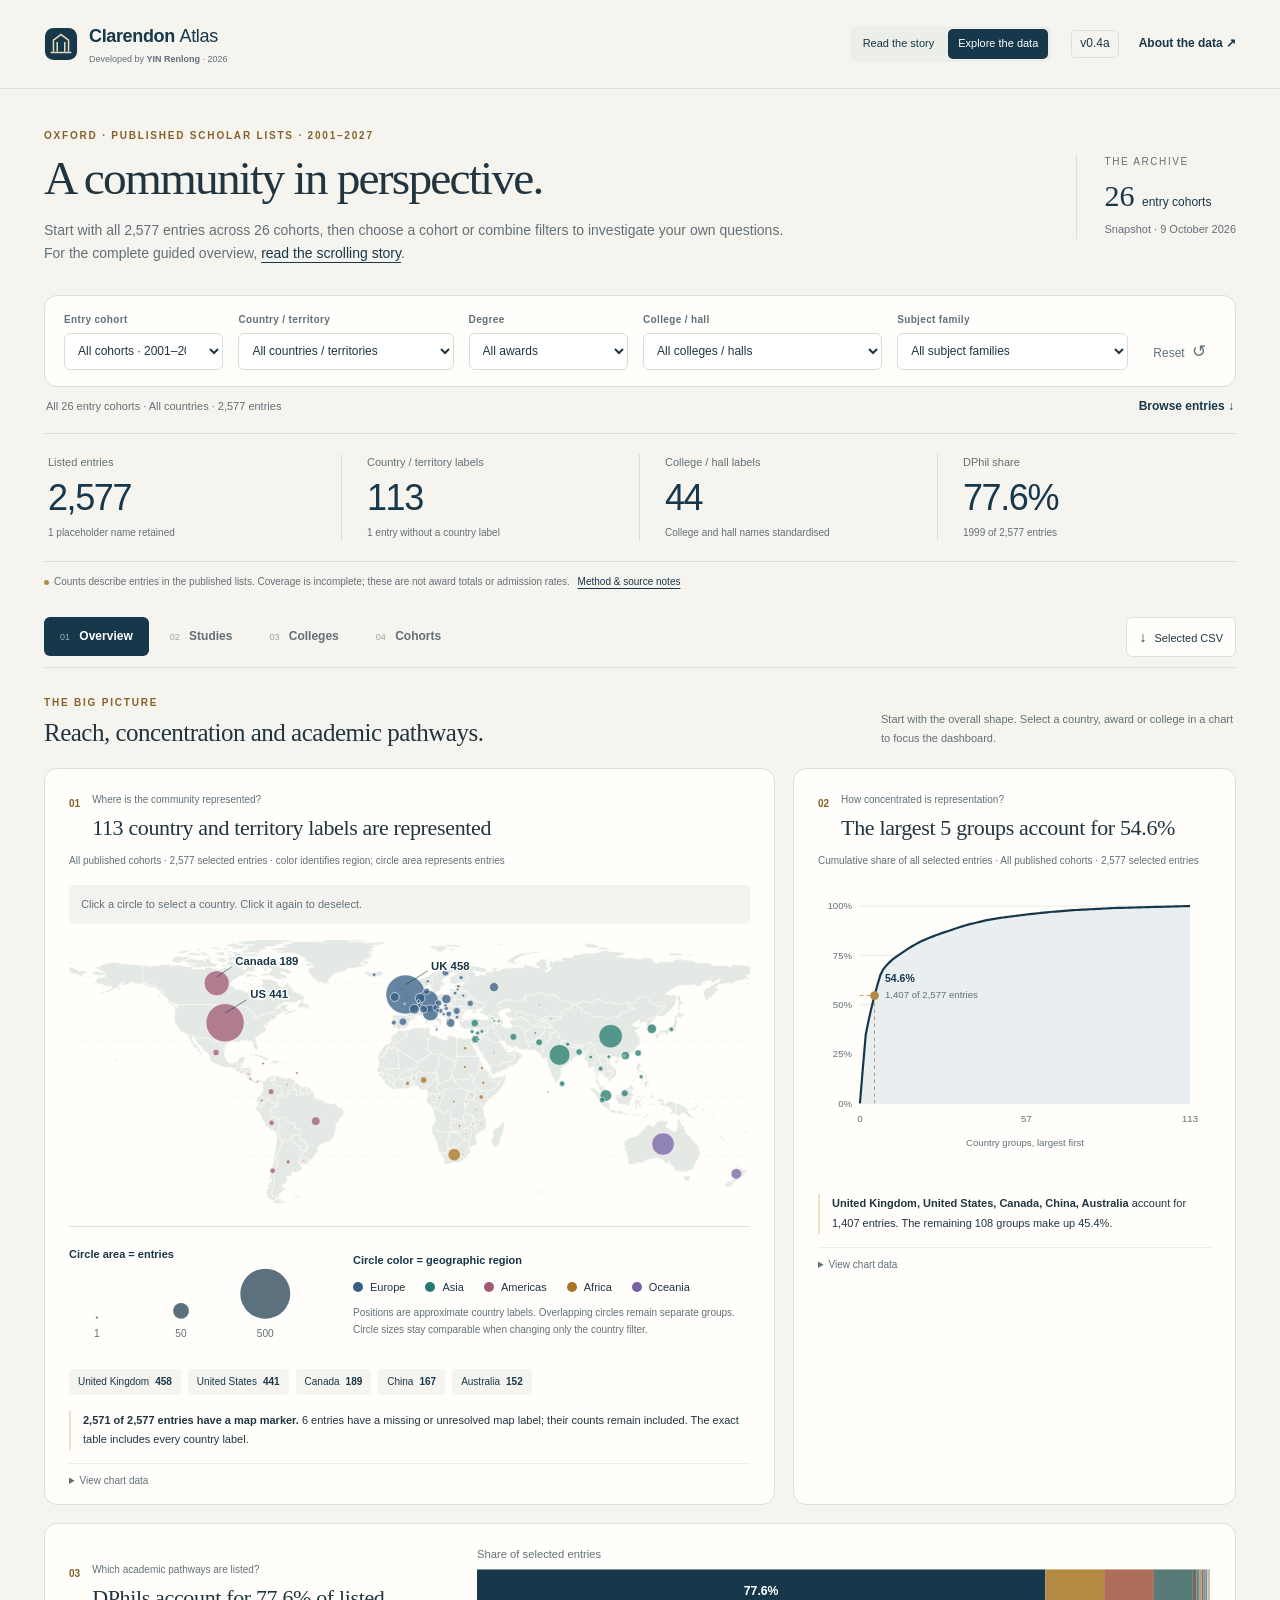
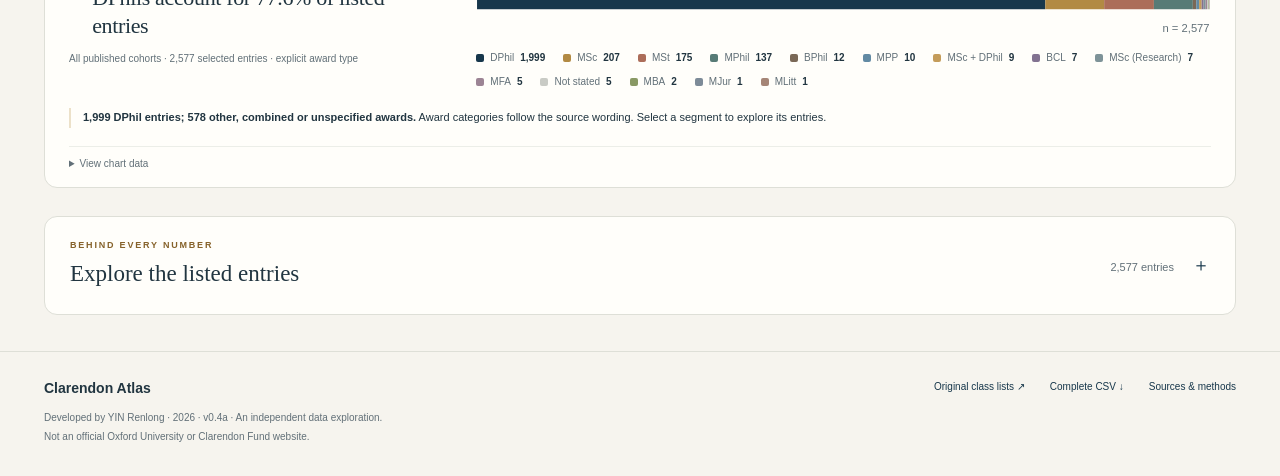
==== commit 8edc2a17: "Build Clarendon Atlas v0.4a" ====
--- a/explore.html
+++ b/explore.html
@@ -21,7 +21,7 @@
       <a class="brand-home" href="index.html" aria-label="Clarendon Atlas home"><svg viewBox="0 0 36 36" width="34" height="34" aria-hidden="true"><rect x="1" y="1" width="34" height="34" rx="9" fill="#17374b"/><path d="M10 26V14l8-6 8 6v12M14 26V16m8 10V16M7 27h22" fill="none" stroke="#e6d8b7" stroke-width="1.6"/></svg></a>
       <span class="brand-copy"><a class="brand-title" href="index.html">Clarendon <strong>Atlas</strong></a><small>Developed by <a class="author-link" href="https://www.yin.roma.it/">YIN Renlong</a> · 2026</small></span>
     </div>
-    <div class="masthead-right"><nav class="mode-nav" aria-label="Display mode"><a href="index.html">Read the story</a><a href="explore.html" aria-current="page">Explore the data</a></nav><span class="version">v0.3a</span><button class="text-button" data-open-methods>About the data <span aria-hidden="true">↗</span></button></div>
+    <div class="masthead-right"><nav class="mode-nav" aria-label="Display mode"><a href="index.html">Read the story</a><a href="explore.html" aria-current="page">Explore the data</a></nav><span class="version">v0.4a</span><button class="text-button" data-open-methods>About the data <span aria-hidden="true">↗</span></button></div>
   </header>
   <main id="main" class="shell">
     <section class="hero" aria-labelledby="page-title">
@@ -111,7 +111,7 @@
     </details>
     <noscript><p class="noscript">JavaScript is needed for the charts. You can still <a href="assets/data/clarendon-scholars-clean.csv">download the complete CSV</a> and read the data dictionary below.</p></noscript>
   </main>
-  <footer class="footer shell"><div><strong>Clarendon Atlas</strong><p>Developed by <a class="author-link" href="https://www.yin.roma.it/">YIN Renlong</a> · 2026 · v0.3a · An independent data exploration.<br>Not an official Oxford University or Clarendon Fund website.</p></div><div class="footer-links"><a href="https://www.ox.ac.uk/admissions/graduate/fees-and-funding/funding/clarendon/scholar-class-lists" target="_blank" rel="noopener noreferrer">Original class lists ↗</a><a href="assets/data/clarendon-scholars-clean.csv" download>Complete CSV ↓</a><button class="text-button" data-open-methods>Sources &amp; methods</button></div></footer>
+  <footer class="footer shell"><div><strong>Clarendon Atlas</strong><p>Developed by <a class="author-link" href="https://www.yin.roma.it/">YIN Renlong</a> · 2026 · v0.4a · An independent data exploration.<br>Not an official Oxford University or Clarendon Fund website.</p></div><div class="footer-links"><a href="https://www.ox.ac.uk/admissions/graduate/fees-and-funding/funding/clarendon/scholar-class-lists" target="_blank" rel="noopener noreferrer">Original class lists ↗</a><a href="assets/data/clarendon-scholars-clean.csv" download>Complete CSV ↓</a><button class="text-button" data-open-methods>Sources &amp; methods</button></div></footer>
 
   <dialog id="methods" aria-labelledby="methods-title"><div class="dialog-top"><p class="eyebrow">Sources &amp; interpretation</p><button id="close-methods" class="close-button" aria-label="Close sources and methods">×</button></div><h2 id="methods-title">Read the data on its own terms.</h2><p>This dashboard uses a pasted snapshot of Oxford’s Clarendon scholar class lists, dated <strong>9 October 2026</strong>. It contains <strong>2,577 entries across 26 cohorts</strong>.</p>
     <h3>What a count means</h3><p>Each record is one published list entry, not a verified unique person. The source invites omitted scholars to request inclusion, so completeness is unknown for every cohort. Counts and shares do not establish annual award totals, selection rates, funding amounts or college quality.</p>
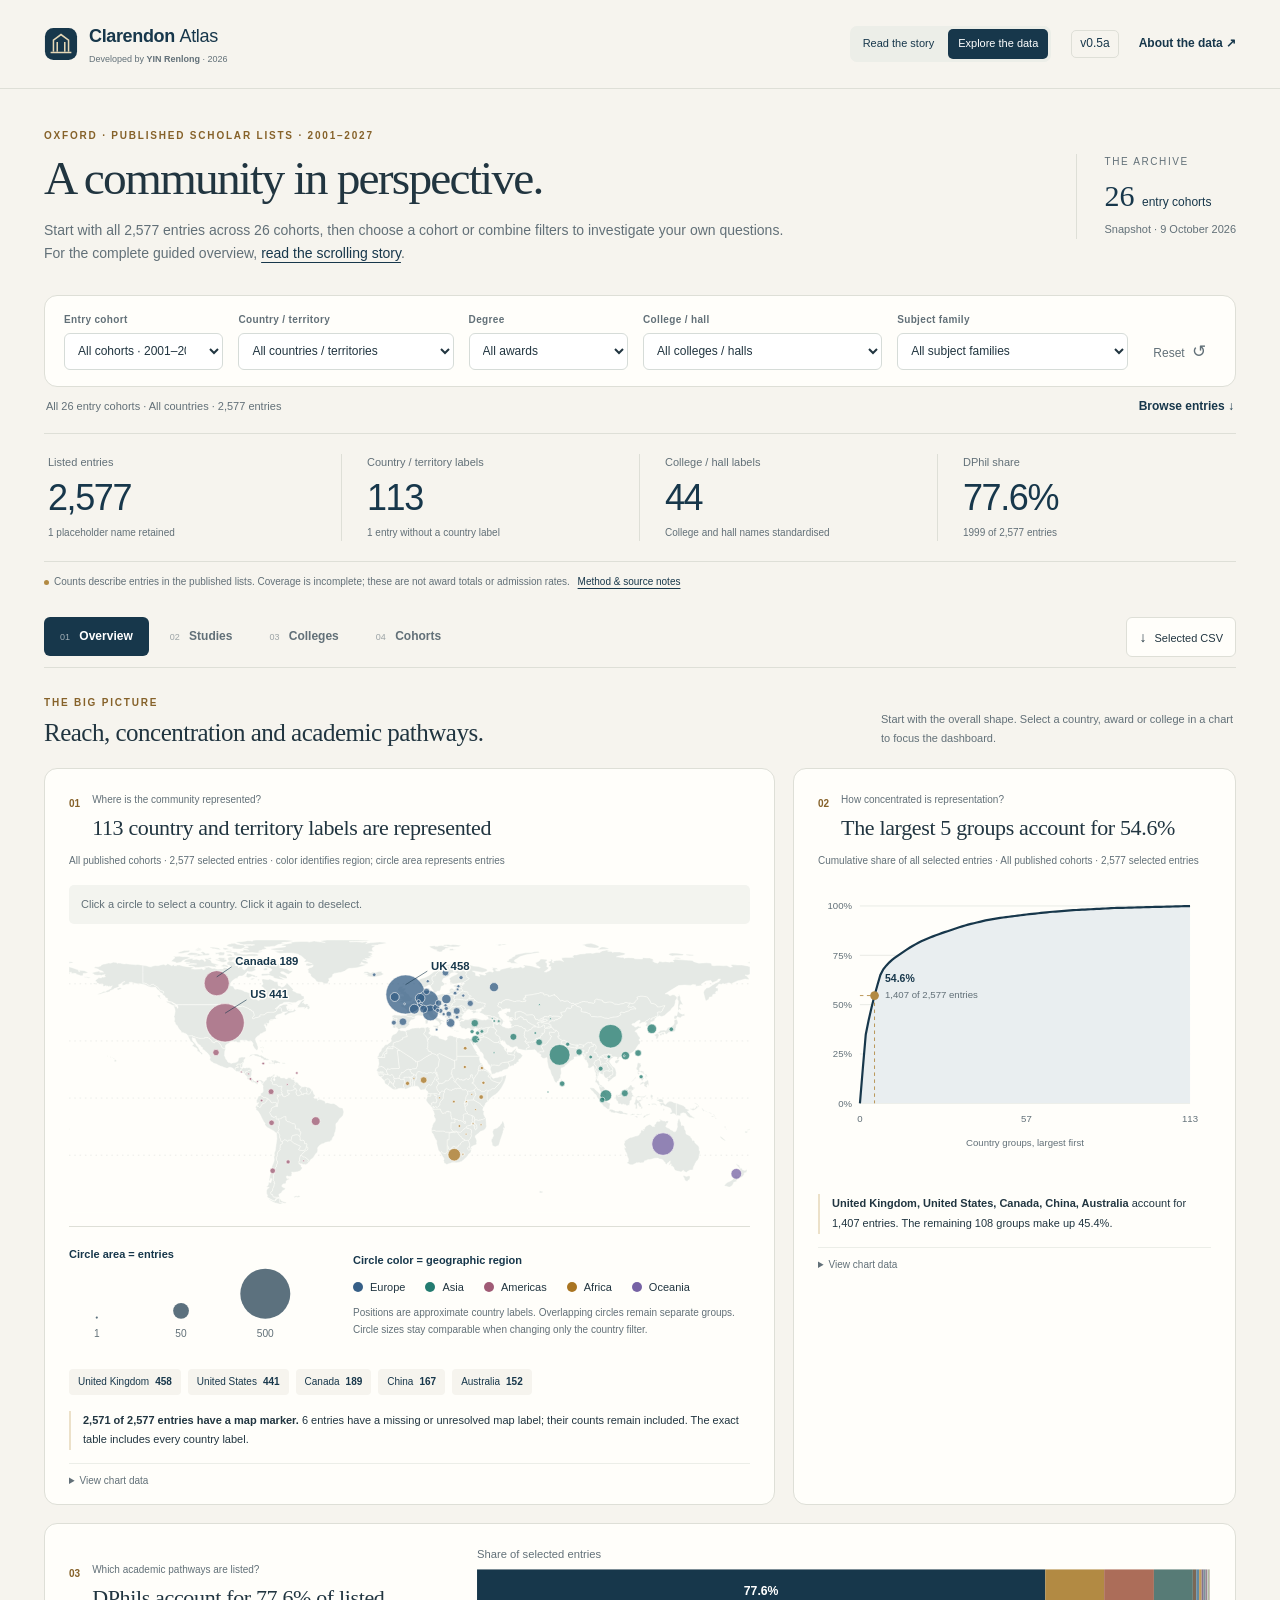
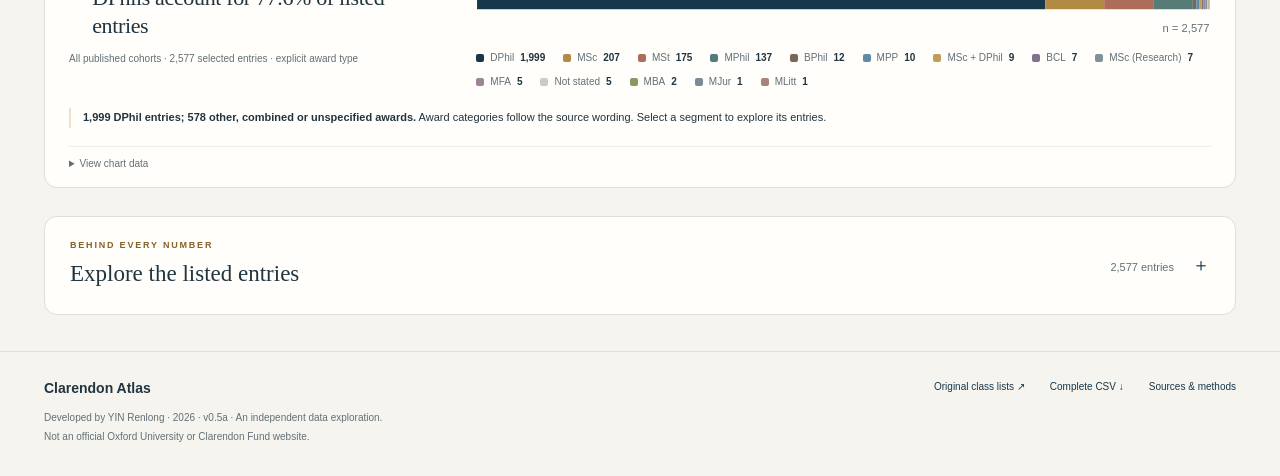
==== commit efbfce12: "Build Clarendon Atlas v0.5a" ====
--- a/explore.html
+++ b/explore.html
@@ -21,7 +21,7 @@
       <a class="brand-home" href="index.html" aria-label="Clarendon Atlas home"><svg viewBox="0 0 36 36" width="34" height="34" aria-hidden="true"><rect x="1" y="1" width="34" height="34" rx="9" fill="#17374b"/><path d="M10 26V14l8-6 8 6v12M14 26V16m8 10V16M7 27h22" fill="none" stroke="#e6d8b7" stroke-width="1.6"/></svg></a>
       <span class="brand-copy"><a class="brand-title" href="index.html">Clarendon <strong>Atlas</strong></a><small>Developed by <a class="author-link" href="https://www.yin.roma.it/">YIN Renlong</a> · 2026</small></span>
     </div>
-    <div class="masthead-right"><nav class="mode-nav" aria-label="Display mode"><a href="index.html">Read the story</a><a href="explore.html" aria-current="page">Explore the data</a></nav><span class="version">v0.4a</span><button class="text-button" data-open-methods>About the data <span aria-hidden="true">↗</span></button></div>
+    <div class="masthead-right"><nav class="mode-nav" aria-label="Display mode"><a href="index.html">Read the story</a><a href="explore.html" aria-current="page">Explore the data</a></nav><span class="version">v0.5a</span><button class="text-button" data-open-methods>About the data <span aria-hidden="true">↗</span></button></div>
   </header>
   <main id="main" class="shell">
     <section class="hero" aria-labelledby="page-title">
@@ -111,7 +111,7 @@
     </details>
     <noscript><p class="noscript">JavaScript is needed for the charts. You can still <a href="assets/data/clarendon-scholars-clean.csv">download the complete CSV</a> and read the data dictionary below.</p></noscript>
   </main>
-  <footer class="footer shell"><div><strong>Clarendon Atlas</strong><p>Developed by <a class="author-link" href="https://www.yin.roma.it/">YIN Renlong</a> · 2026 · v0.4a · An independent data exploration.<br>Not an official Oxford University or Clarendon Fund website.</p></div><div class="footer-links"><a href="https://www.ox.ac.uk/admissions/graduate/fees-and-funding/funding/clarendon/scholar-class-lists" target="_blank" rel="noopener noreferrer">Original class lists ↗</a><a href="assets/data/clarendon-scholars-clean.csv" download>Complete CSV ↓</a><button class="text-button" data-open-methods>Sources &amp; methods</button></div></footer>
+  <footer class="footer shell"><div><strong>Clarendon Atlas</strong><p>Developed by <a class="author-link" href="https://www.yin.roma.it/">YIN Renlong</a> · 2026 · v0.5a · An independent data exploration.<br>Not an official Oxford University or Clarendon Fund website.</p></div><div class="footer-links"><a href="https://www.ox.ac.uk/admissions/graduate/fees-and-funding/funding/clarendon/scholar-class-lists" target="_blank" rel="noopener noreferrer">Original class lists ↗</a><a href="assets/data/clarendon-scholars-clean.csv" download>Complete CSV ↓</a><button class="text-button" data-open-methods>Sources &amp; methods</button></div></footer>
 
   <dialog id="methods" aria-labelledby="methods-title"><div class="dialog-top"><p class="eyebrow">Sources &amp; interpretation</p><button id="close-methods" class="close-button" aria-label="Close sources and methods">×</button></div><h2 id="methods-title">Read the data on its own terms.</h2><p>This dashboard uses a pasted snapshot of Oxford’s Clarendon scholar class lists, dated <strong>9 October 2026</strong>. It contains <strong>2,577 entries across 26 cohorts</strong>.</p>
     <h3>What a count means</h3><p>Each record is one published list entry, not a verified unique person. The source invites omitted scholars to request inclusion, so completeness is unknown for every cohort. Counts and shares do not establish annual award totals, selection rates, funding amounts or college quality.</p>
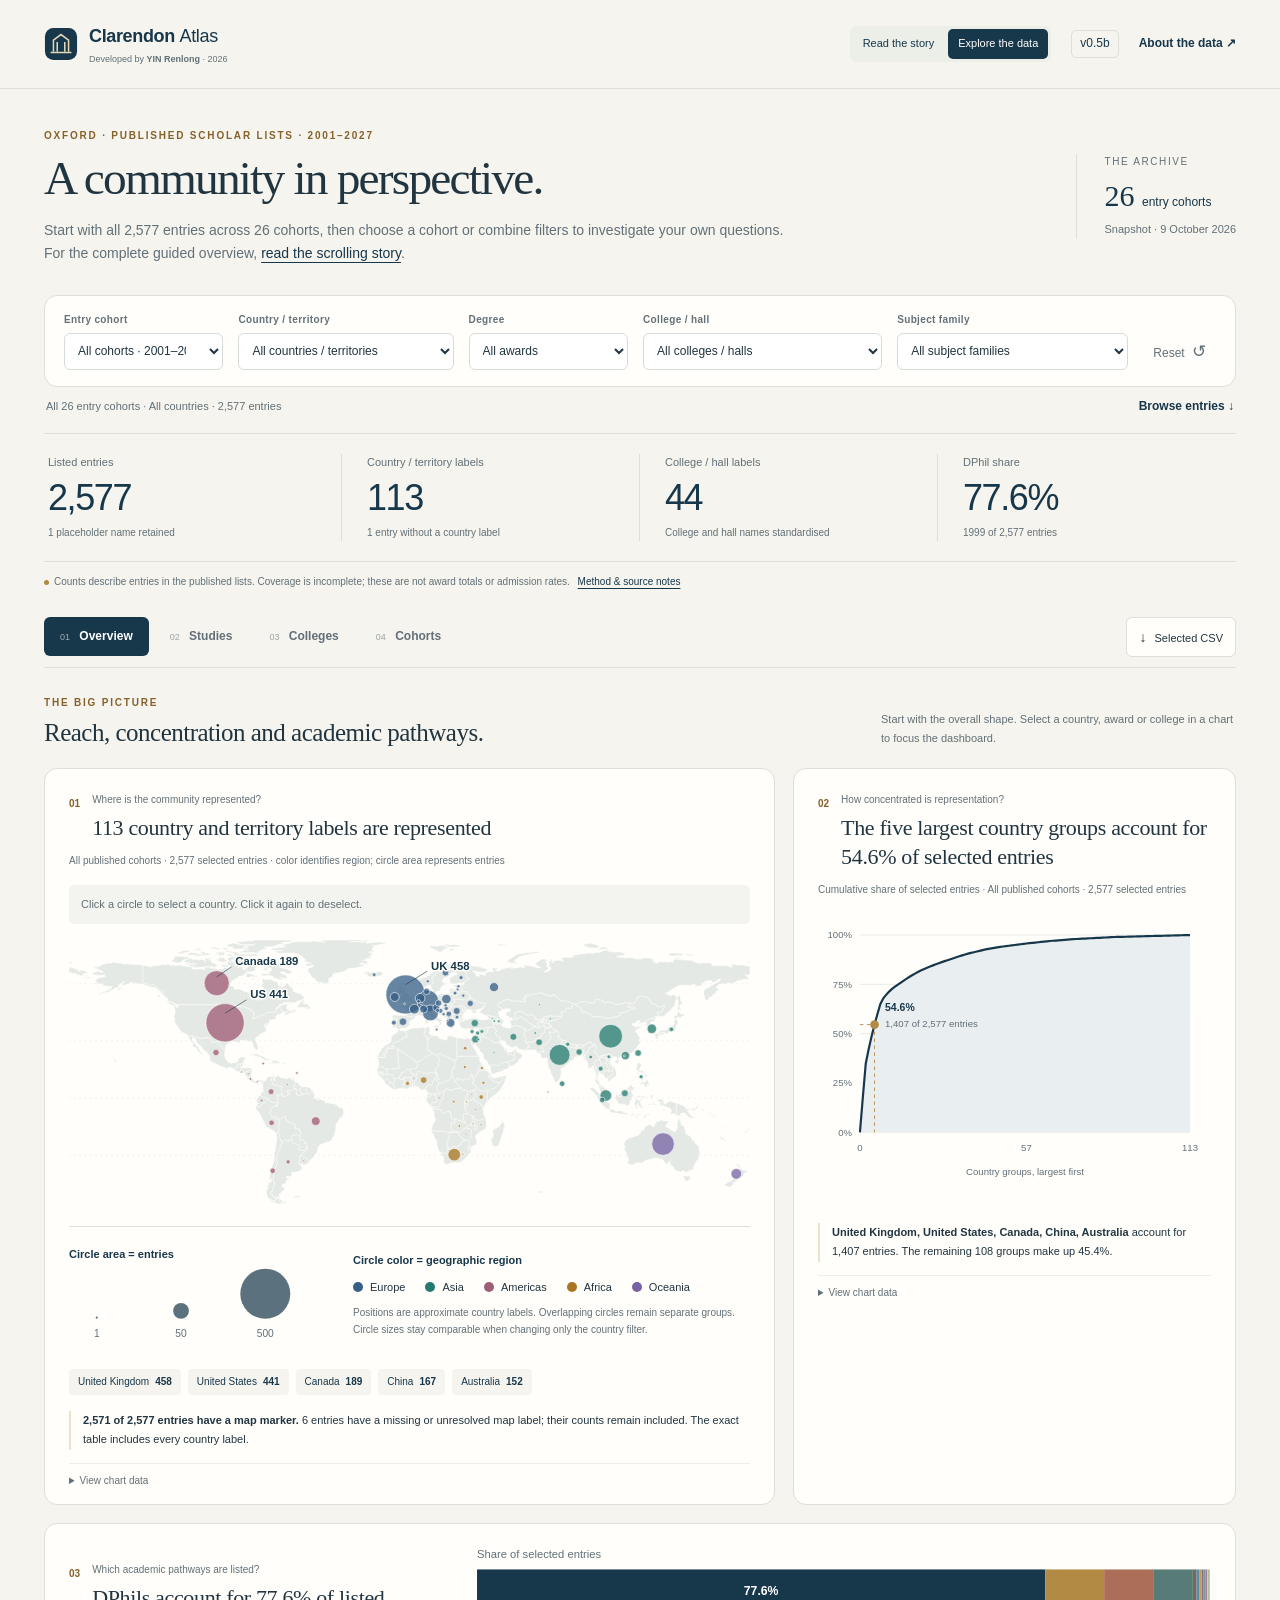
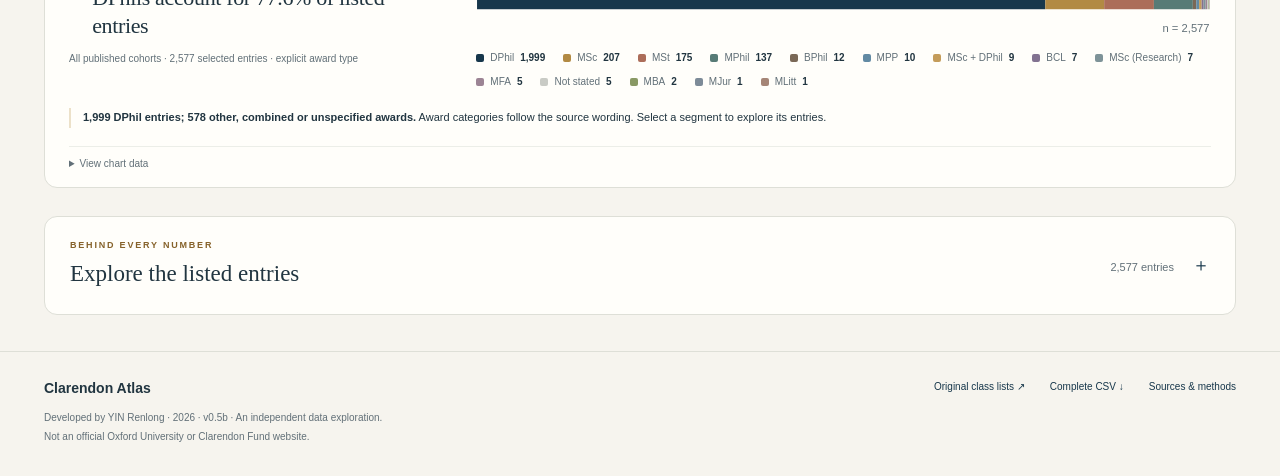
==== commit dac57072: "Build Clarendon Atlas v0.5b" ====
--- a/explore.html
+++ b/explore.html
@@ -21,7 +21,7 @@
       <a class="brand-home" href="index.html" aria-label="Clarendon Atlas home"><svg viewBox="0 0 36 36" width="34" height="34" aria-hidden="true"><rect x="1" y="1" width="34" height="34" rx="9" fill="#17374b"/><path d="M10 26V14l8-6 8 6v12M14 26V16m8 10V16M7 27h22" fill="none" stroke="#e6d8b7" stroke-width="1.6"/></svg></a>
       <span class="brand-copy"><a class="brand-title" href="index.html">Clarendon <strong>Atlas</strong></a><small>Developed by <a class="author-link" href="https://www.yin.roma.it/">YIN Renlong</a> · 2026</small></span>
     </div>
-    <div class="masthead-right"><nav class="mode-nav" aria-label="Display mode"><a href="index.html">Read the story</a><a href="explore.html" aria-current="page">Explore the data</a></nav><span class="version">v0.5a</span><button class="text-button" data-open-methods>About the data <span aria-hidden="true">↗</span></button></div>
+    <div class="masthead-right"><nav class="mode-nav" aria-label="Display mode"><a href="index.html">Read the story</a><a href="explore.html" aria-current="page">Explore the data</a></nav><span class="version">v0.5b</span><button class="text-button" data-open-methods>About the data <span aria-hidden="true">↗</span></button></div>
   </header>
   <main id="main" class="shell">
     <section class="hero" aria-labelledby="page-title">
@@ -111,7 +111,7 @@
     </details>
     <noscript><p class="noscript">JavaScript is needed for the charts. You can still <a href="assets/data/clarendon-scholars-clean.csv">download the complete CSV</a> and read the data dictionary below.</p></noscript>
   </main>
-  <footer class="footer shell"><div><strong>Clarendon Atlas</strong><p>Developed by <a class="author-link" href="https://www.yin.roma.it/">YIN Renlong</a> · 2026 · v0.5a · An independent data exploration.<br>Not an official Oxford University or Clarendon Fund website.</p></div><div class="footer-links"><a href="https://www.ox.ac.uk/admissions/graduate/fees-and-funding/funding/clarendon/scholar-class-lists" target="_blank" rel="noopener noreferrer">Original class lists ↗</a><a href="assets/data/clarendon-scholars-clean.csv" download>Complete CSV ↓</a><button class="text-button" data-open-methods>Sources &amp; methods</button></div></footer>
+  <footer class="footer shell"><div><strong>Clarendon Atlas</strong><p>Developed by <a class="author-link" href="https://www.yin.roma.it/">YIN Renlong</a> · 2026 · v0.5b · An independent data exploration.<br>Not an official Oxford University or Clarendon Fund website.</p></div><div class="footer-links"><a href="https://www.ox.ac.uk/admissions/graduate/fees-and-funding/funding/clarendon/scholar-class-lists" target="_blank" rel="noopener noreferrer">Original class lists ↗</a><a href="assets/data/clarendon-scholars-clean.csv" download>Complete CSV ↓</a><button class="text-button" data-open-methods>Sources &amp; methods</button></div></footer>
 
   <dialog id="methods" aria-labelledby="methods-title"><div class="dialog-top"><p class="eyebrow">Sources &amp; interpretation</p><button id="close-methods" class="close-button" aria-label="Close sources and methods">×</button></div><h2 id="methods-title">Read the data on its own terms.</h2><p>This dashboard uses a pasted snapshot of Oxford’s Clarendon scholar class lists, dated <strong>9 October 2026</strong>. It contains <strong>2,577 entries across 26 cohorts</strong>.</p>
     <h3>What a count means</h3><p>Each record is one published list entry, not a verified unique person. The source invites omitted scholars to request inclusion, so completeness is unknown for every cohort. Counts and shares do not establish annual award totals, selection rates, funding amounts or college quality.</p>
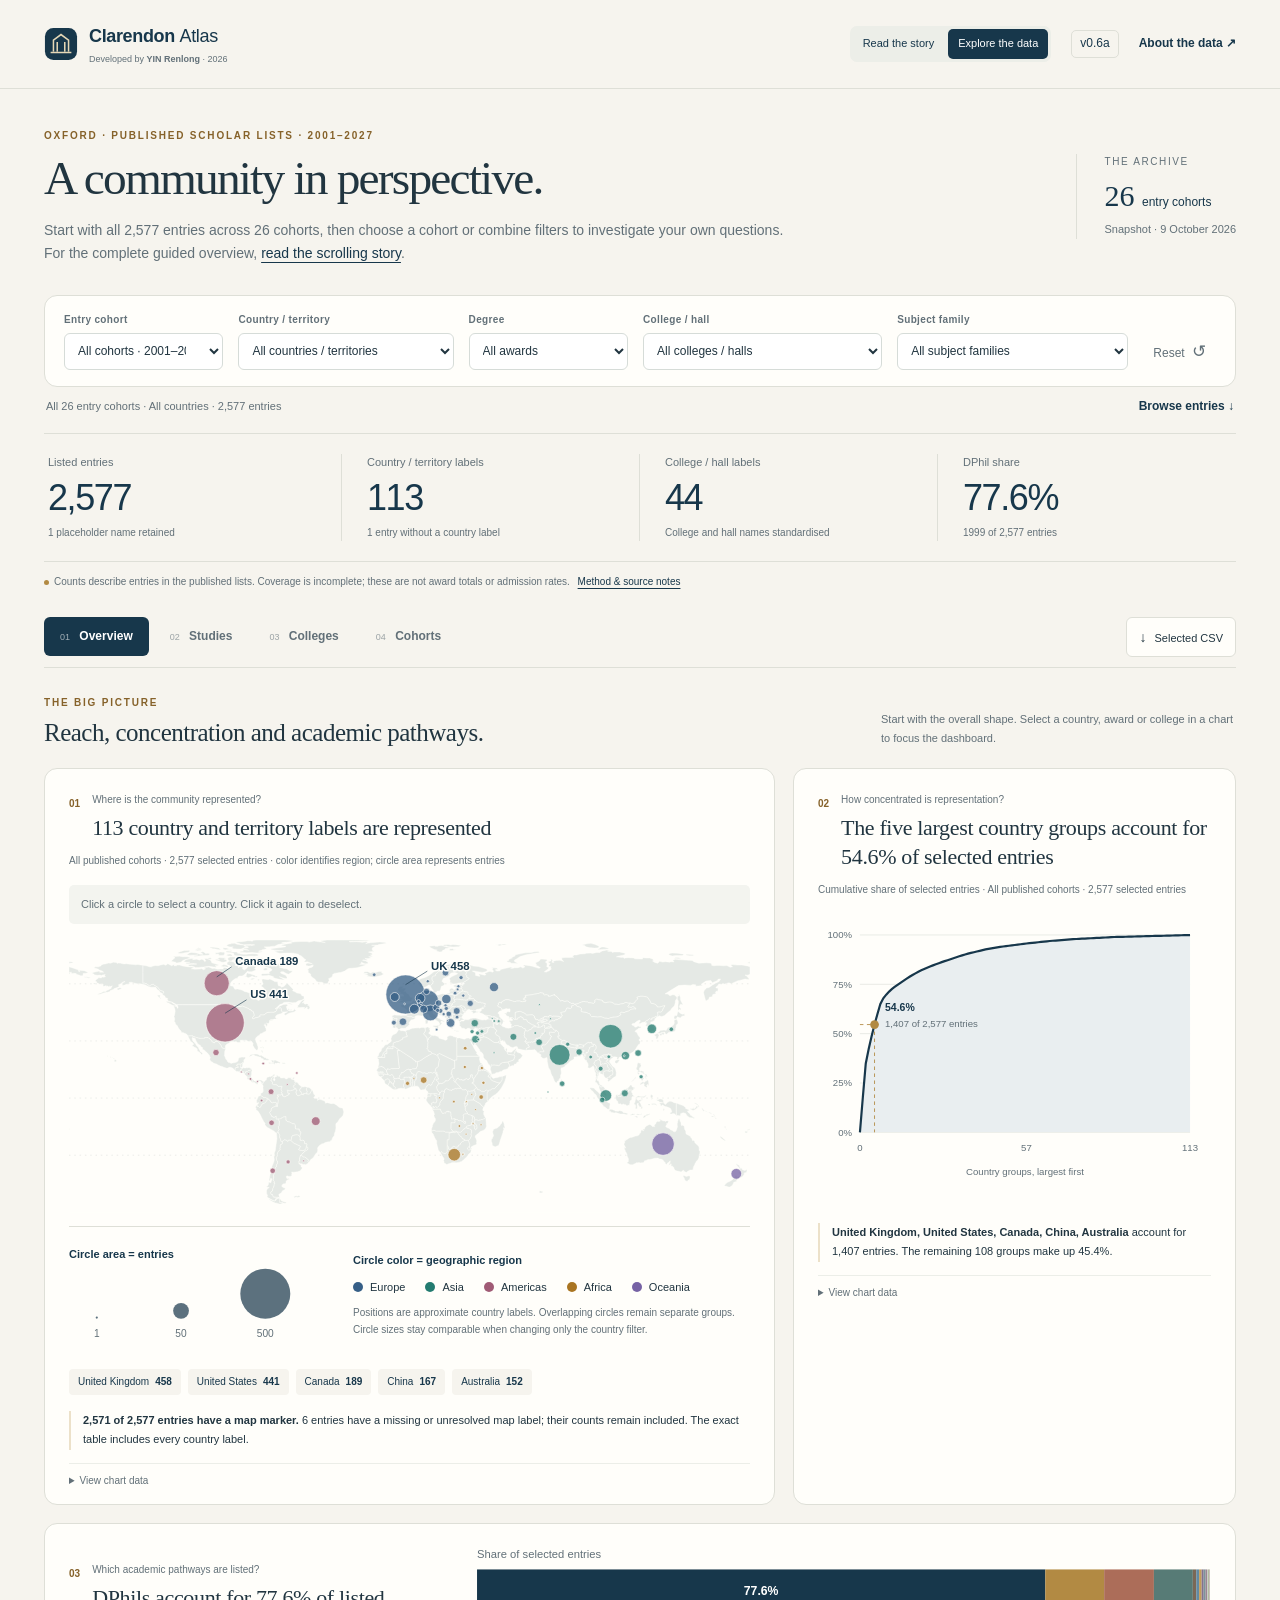
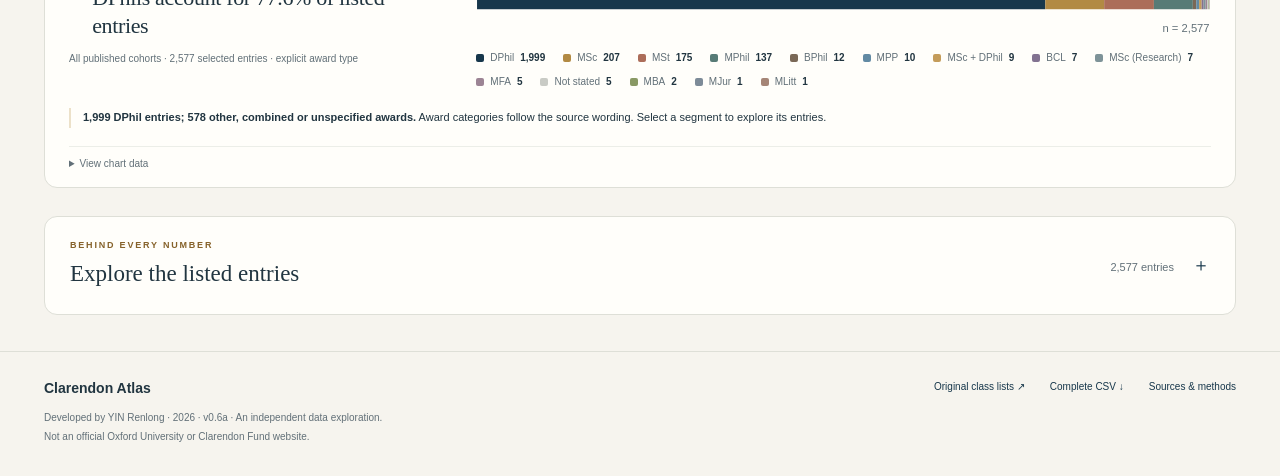
==== commit cf2c4d5c: "Build Clarendon Atlas v0.6a" ====
--- a/explore.html
+++ b/explore.html
@@ -21,7 +21,7 @@
       <a class="brand-home" href="index.html" aria-label="Clarendon Atlas home"><svg viewBox="0 0 36 36" width="34" height="34" aria-hidden="true"><rect x="1" y="1" width="34" height="34" rx="9" fill="#17374b"/><path d="M10 26V14l8-6 8 6v12M14 26V16m8 10V16M7 27h22" fill="none" stroke="#e6d8b7" stroke-width="1.6"/></svg></a>
       <span class="brand-copy"><a class="brand-title" href="index.html">Clarendon <strong>Atlas</strong></a><small>Developed by <a class="author-link" href="https://www.yin.roma.it/">YIN Renlong</a> · 2026</small></span>
     </div>
-    <div class="masthead-right"><nav class="mode-nav" aria-label="Display mode"><a href="index.html">Read the story</a><a href="explore.html" aria-current="page">Explore the data</a></nav><span class="version">v0.5b</span><button class="text-button" data-open-methods>About the data <span aria-hidden="true">↗</span></button></div>
+    <div class="masthead-right"><nav class="mode-nav" aria-label="Display mode"><a href="index.html">Read the story</a><a href="explore.html" aria-current="page">Explore the data</a></nav><span class="version">v0.6a</span><button class="text-button" data-open-methods>About the data <span aria-hidden="true">↗</span></button></div>
   </header>
   <main id="main" class="shell">
     <section class="hero" aria-labelledby="page-title">
@@ -111,7 +111,7 @@
     </details>
     <noscript><p class="noscript">JavaScript is needed for the charts. You can still <a href="assets/data/clarendon-scholars-clean.csv">download the complete CSV</a> and read the data dictionary below.</p></noscript>
   </main>
-  <footer class="footer shell"><div><strong>Clarendon Atlas</strong><p>Developed by <a class="author-link" href="https://www.yin.roma.it/">YIN Renlong</a> · 2026 · v0.5b · An independent data exploration.<br>Not an official Oxford University or Clarendon Fund website.</p></div><div class="footer-links"><a href="https://www.ox.ac.uk/admissions/graduate/fees-and-funding/funding/clarendon/scholar-class-lists" target="_blank" rel="noopener noreferrer">Original class lists ↗</a><a href="assets/data/clarendon-scholars-clean.csv" download>Complete CSV ↓</a><button class="text-button" data-open-methods>Sources &amp; methods</button></div></footer>
+  <footer class="footer shell"><div><strong>Clarendon Atlas</strong><p>Developed by <a class="author-link" href="https://www.yin.roma.it/">YIN Renlong</a> · 2026 · v0.6a · An independent data exploration.<br>Not an official Oxford University or Clarendon Fund website.</p></div><div class="footer-links"><a href="https://www.ox.ac.uk/admissions/graduate/fees-and-funding/funding/clarendon/scholar-class-lists" target="_blank" rel="noopener noreferrer">Original class lists ↗</a><a href="assets/data/clarendon-scholars-clean.csv" download>Complete CSV ↓</a><button class="text-button" data-open-methods>Sources &amp; methods</button></div></footer>
 
   <dialog id="methods" aria-labelledby="methods-title"><div class="dialog-top"><p class="eyebrow">Sources &amp; interpretation</p><button id="close-methods" class="close-button" aria-label="Close sources and methods">×</button></div><h2 id="methods-title">Read the data on its own terms.</h2><p>This dashboard uses a pasted snapshot of Oxford’s Clarendon scholar class lists, dated <strong>9 October 2026</strong>. It contains <strong>2,577 entries across 26 cohorts</strong>.</p>
     <h3>What a count means</h3><p>Each record is one published list entry, not a verified unique person. The source invites omitted scholars to request inclusion, so completeness is unknown for every cohort. Counts and shares do not establish annual award totals, selection rates, funding amounts or college quality.</p>
